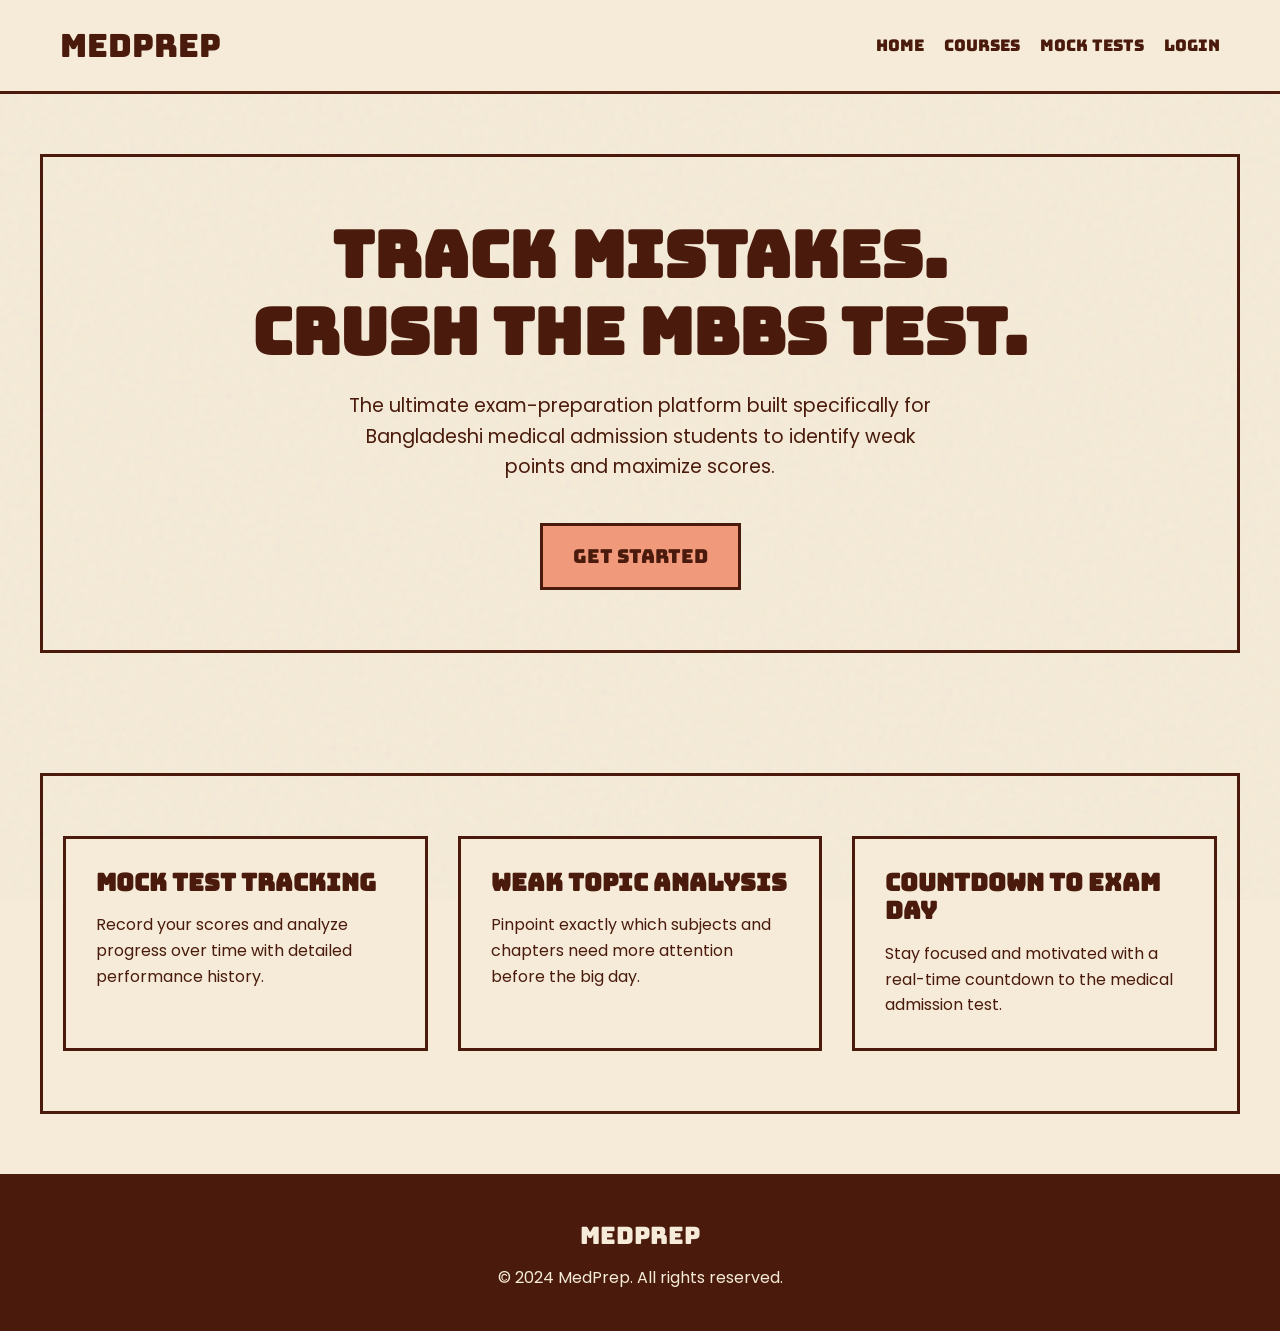
==== index.html @ c695d2b2 "feat: build MedPrep static landing page with retro style Co-authored-by: LungirGittu <332725671+Lung" ====
<!DOCTYPE html>
<html lang="en">
<head>
    <meta charset="UTF-8">
    <meta name="viewport" content="width=device-width, initial-scale=1.0">
    <title>MedPrep - Medical Admission Test Preparation</title>
    <link rel="preconnect" href="https://fonts.googleapis.com">
    <link rel="preconnect" href="https://fonts.gstatic.com" crossorigin>
    <link href="https://fonts.googleapis.com/css2?family=Bungee&family=Poppins:wght@400;500;700&display=swap" rel="stylesheet">
    <link rel="stylesheet" href="style.css">
</head>
<body>
    <div class="noise-overlay"></div>

    <header class="site-header">
        <div class="container header-container">
            <div class="logo">MedPrep</div>
            <nav class="main-nav">
                <ul>
                    <li><a href="#">Home</a></li>
                    <li><a href="#">Courses</a></li>
                    <li><a href="#">Mock Tests</a></li>
                    <li><a href="#" class="nav-login">Login</a></li>
                </ul>
            </nav>
        </div>
    </header>

    <main>
        <section class="hero">
            <div class="container hero-container">
                <div class="hero-content">
                    <h1>Track Mistakes.<br>Crush The MBBS Test.</h1>
                    <p>The ultimate exam-preparation platform built specifically for Bangladeshi medical admission students to identify weak points and maximize scores.</p>
                    <a href="#" class="btn-primary">Get Started</a>
                </div>
            </div>
        </section>

        <section class="features">
            <div class="container">
                <div class="features-grid">
                    <div class="feature-card">
                        <h2>Mock Test Tracking</h2>
                        <p>Record your scores and analyze progress over time with detailed performance history.</p>
                    </div>
                    <div class="feature-card">
                        <h2>Weak Topic Analysis</h2>
                        <p>Pinpoint exactly which subjects and chapters need more attention before the big day.</p>
                    </div>
                    <div class="feature-card">
                        <h2>Countdown to Exam Day</h2>
                        <p>Stay focused and motivated with a real-time countdown to the medical admission test.</p>
                    </div>
                </div>
            </div>
        </section>
    </main>

    <footer class="site-footer">
        <div class="container footer-container">
            <div class="footer-logo">MedPrep</div>
            <p>&copy; 2024 MedPrep. All rights reserved.</p>
        </div>
    </footer>
</body>
</html>
---- style.css ----
:root {
    --bg-color: #F5EBD8;
    --primary-dark: #4A1B0C;
    --accent-color: #F0997B;
    --font-heading: 'Bungee', cursive;
    --font-body: 'Poppins', sans-serif;
    --border-width: 3px;
    --border-style: solid var(--primary-dark);
}

* {
    margin: 0;
    padding: 0;
    box-sizing: border-box;
}

body {
    font-family: var(--font-body);
    background-color: var(--bg-color);
    color: var(--primary-dark);
    line-height: 1.6;
    position: relative;
    min-height: 100vh;
    display: flex;
    flex-direction: column;
}

/* Subtle grain texture overlay */
.noise-overlay {
    position: fixed;
    top: 0;
    left: 0;
    width: 100%;
    height: 100%;
    pointer-events: none;
    z-index: 0;
    opacity: 0.05;
    background-image: url("data:image/svg+xml,%3Csvg viewBox='0 0 200 200' xmlns='http://www.w3.org/2000/svg'%3E%3Cfilter id='noiseFilter'%3E%3CfeTurbulence type='fractalNoise' baseFrequency='0.65' numOctaves='3' stitchTiles='stitch'/%3E%3C/filter%3E%3Crect width='100%25' height='100%25' filter='url(%23noiseFilter)'/%3E%3C/svg%3E");
}

/* Ensure content is above the noise overlay */
.site-header, main, .site-footer {
    position: relative;
    z-index: 1;
}

h1, h2, h3, h4, h5, h6 {
    font-family: var(--font-heading);
    color: var(--primary-dark);
    text-transform: uppercase;
    line-height: 1.2;
}

a {
    text-decoration: none;
    color: var(--primary-dark);
}

.container {
    max-width: 1200px;
    margin: 0 auto;
    padding: 0 20px;
}

/* Header */
.site-header {
    background-color: var(--bg-color);
    border-bottom: var(--border-width) var(--border-style);
    padding: 20px 0;
    position: relative;
    z-index: 10;
}

.header-container {
    display: flex;
    justify-content: space-between;
    align-items: center;
    flex-wrap: wrap;
}

.logo {
    font-family: var(--font-heading);
    font-size: 2rem;
    color: var(--primary-dark);
}

.main-nav ul {
    list-style: none;
    display: flex;
    gap: 20px;
    align-items: center;
    flex-wrap: wrap;
}

.main-nav a {
    font-family: var(--font-heading);
    font-size: 1rem;
    text-transform: uppercase;
    transition: opacity 0.2s;
}

.main-nav a:hover {
    opacity: 0.8;
}

/* Main Content */
main {
    flex-grow: 1;
    display: flex;
    flex-direction: column;
}

/* Hero Section */
.hero {
    padding: 60px 0;
    text-align: center;
    position: relative;
    z-index: 1;
}

/* Let's add border to section containers if requested,
   we can wrap hero content in a container with a border. */
.hero .container {
    border: var(--border-width) var(--border-style);
    /* Transparent background so noise shows through the section container */
    padding: 60px 20px;
}

.hero-content {
    max-width: 800px;
    margin: 0 auto;
}

.hero h1 {
    font-size: clamp(2.5rem, 5vw, 4rem);
    margin-bottom: 20px;
}

.hero p {
    font-size: 1.2rem;
    margin-bottom: 40px;
    max-width: 600px;
    margin-left: auto;
    margin-right: auto;
}

.btn-primary {
    display: inline-block;
    background-color: var(--accent-color);
    color: var(--primary-dark);
    font-family: var(--font-heading);
    font-size: 1.2rem;
    padding: 15px 30px;
    border: var(--border-width) var(--border-style);
    text-transform: uppercase;
    transition: transform 0.2s, background-color 0.2s;
    cursor: pointer;
}

.btn-primary:hover {
    transform: translateY(-2px);
    background-color: #e58a6d;
}

.btn-primary:active {
    transform: translateY(2px);
}

/* Features Section */
.features {
    padding: 60px 0;
    position: relative;
    z-index: 1;
}

.features .container {
    border: var(--border-width) var(--border-style);
    /* Transparent background so noise shows through the section container */
    padding: 60px 20px;
}

.features-grid {
    display: flex;
    gap: 30px;
    justify-content: space-between;
}

.feature-card {
    flex: 1;
    background-color: var(--bg-color);
    border: var(--border-width) var(--border-style);
    padding: 30px;
    display: flex;
    flex-direction: column;
    gap: 15px;
}

.feature-card h2 {
    font-size: 1.5rem;
}

.feature-card p {
    font-size: 1rem;
}

/* Footer */
.site-footer {
    background-color: var(--primary-dark);
    color: var(--bg-color);
    padding: 40px 0;
    text-align: center;
    border-top: var(--border-width) var(--border-style);
    position: relative;
    z-index: 10;
}

.footer-container {
    display: flex;
    flex-direction: column;
    align-items: center;
    gap: 10px;
}

.footer-logo {
    font-family: var(--font-heading);
    font-size: 1.5rem;
    color: var(--bg-color);
}

/* Mobile Responsiveness */
@media (max-width: 768px) {
    .header-container {
        flex-direction: column;
        gap: 20px;
    }

    .main-nav ul {
        justify-content: center;
    }

    .features-grid {
        flex-direction: column;
    }

    .hero h1 {
        font-size: 2.5rem;
    }

    .feature-card {
        margin-bottom: 20px;
    }
}
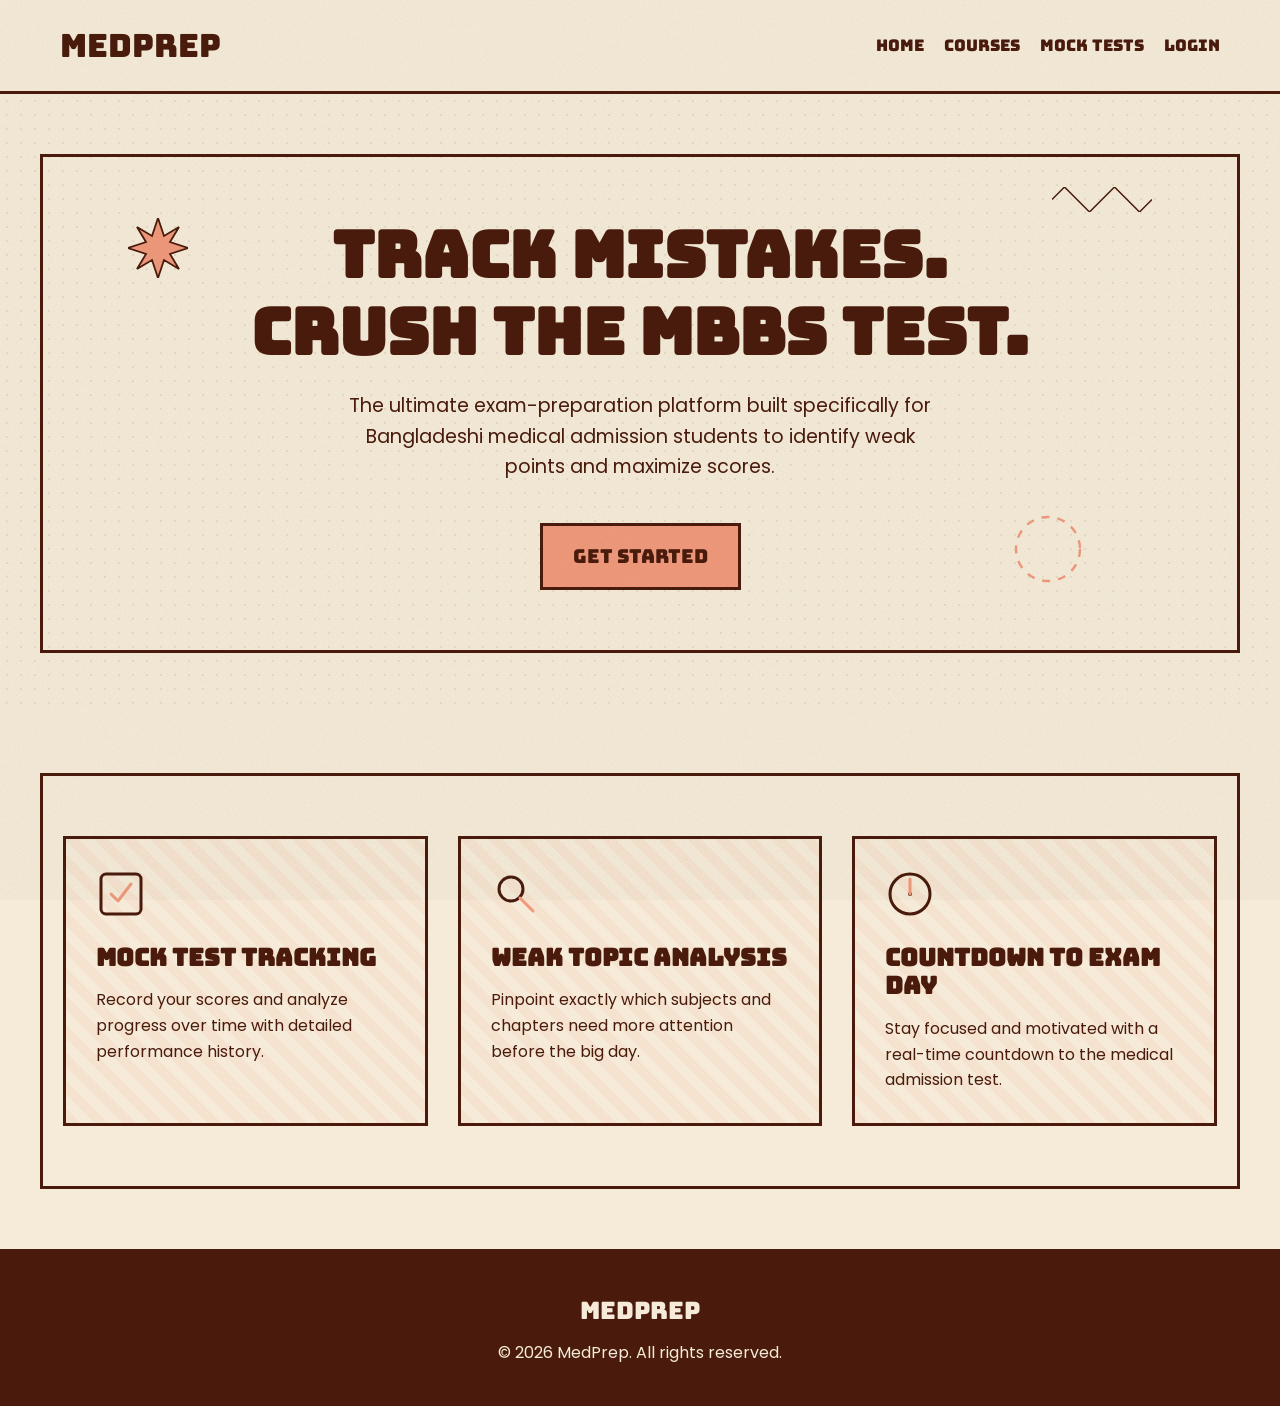
==== commit b54045d8: "Update MedPrep site with retro UI features - Implement custom SVG feTurbulence noise overlay - Add h" ====
--- a/index.html
+++ b/index.html
@@ -10,7 +10,12 @@
     <link rel="stylesheet" href="style.css">
 </head>
 <body>
-    <div class="noise-overlay"></div>
+    <svg class="noise-overlay" xmlns="http://www.w3.org/2000/svg">
+        <filter id="noiseFilter">
+            <feTurbulence type="fractalNoise" baseFrequency="0.8" numOctaves="3" stitchTiles="stitch"/>
+        </filter>
+        <rect width="100%" height="100%" filter="url(#noiseFilter)"/>
+    </svg>
 
     <header class="site-header">
         <div class="container header-container">
@@ -28,9 +33,30 @@
 
     <main>
         <section class="hero">
+            <div class="hero-shapes">
+                <!-- Rotating 8-point star -->
+                <svg class="shape-star" viewBox="0 0 100 100" xmlns="http://www.w3.org/2000/svg">
+                    <path d="M 50 0 L 60 30 L 85 15 L 70 40 L 100 50 L 70 60 L 85 85 L 60 70 L 50 100 L 40 70 L 15 85 L 30 60 L 0 50 L 30 40 L 15 15 L 40 30 Z" fill="#F0997B" stroke="#4A1B0C" stroke-width="3" />
+                </svg>
+                <!-- Bobbing circle -->
+                <svg class="shape-circle" viewBox="0 0 100 100" xmlns="http://www.w3.org/2000/svg">
+                    <circle cx="50" cy="50" r="40" fill="none" stroke="#F0997B" stroke-width="3" stroke-dasharray="10 10" />
+                </svg>
+                <!-- Zigzag line -->
+                <svg class="shape-zigzag" viewBox="0 0 200 50" xmlns="http://www.w3.org/2000/svg">
+                    <polyline points="0,25 25,0 75,50 125,0 175,50 200,25" fill="none" stroke="#4A1B0C" stroke-width="3" />
+                </svg>
+            </div>
             <div class="container hero-container">
                 <div class="hero-content">
-                    <h1>Track Mistakes.<br>Crush The MBBS Test.</h1>
+                    <h1>
+                        <span class="word" style="--i:0">Track</span>
+                        <span class="word" style="--i:1">Mistakes.</span><br>
+                        <span class="word" style="--i:2">Crush</span>
+                        <span class="word" style="--i:3">The</span>
+                        <span class="word" style="--i:4">MBBS</span>
+                        <span class="word" style="--i:5">Test.</span>
+                    </h1>
                     <p>The ultimate exam-preparation platform built specifically for Bangladeshi medical admission students to identify weak points and maximize scores.</p>
                     <a href="#" class="btn-primary">Get Started</a>
                 </div>
@@ -41,14 +67,29 @@
             <div class="container">
                 <div class="features-grid">
                     <div class="feature-card">
+                        <svg class="feature-icon icon-checklist" viewBox="0 0 50 50" xmlns="http://www.w3.org/2000/svg">
+                            <rect x="5" y="5" width="40" height="40" rx="5" fill="none" stroke="#4A1B0C" stroke-width="3"/>
+                            <path class="tick" d="M15 25 L22 32 L35 15" fill="none" stroke="#F0997B" stroke-width="3" stroke-linecap="round" stroke-linejoin="round"/>
+                        </svg>
                         <h2>Mock Test Tracking</h2>
                         <p>Record your scores and analyze progress over time with detailed performance history.</p>
                     </div>
                     <div class="feature-card">
+                        <svg class="feature-icon icon-magnifier" viewBox="0 0 50 50" xmlns="http://www.w3.org/2000/svg">
+                            <g class="glass-group">
+                                <circle cx="20" cy="20" r="12" fill="none" stroke="#4A1B0C" stroke-width="3"/>
+                                <line x1="29" y1="29" x2="42" y2="42" stroke="#F0997B" stroke-width="3" stroke-linecap="round"/>
+                            </g>
+                        </svg>
                         <h2>Weak Topic Analysis</h2>
                         <p>Pinpoint exactly which subjects and chapters need more attention before the big day.</p>
                     </div>
                     <div class="feature-card">
+                        <svg class="feature-icon icon-clock" viewBox="0 0 50 50" xmlns="http://www.w3.org/2000/svg">
+                            <circle cx="25" cy="25" r="20" fill="none" stroke="#4A1B0C" stroke-width="3"/>
+                            <circle cx="25" cy="25" r="2" fill="#4A1B0C"/>
+                            <line class="hand" x1="25" y1="25" x2="25" y2="10" stroke="#F0997B" stroke-width="3" stroke-linecap="round"/>
+                        </svg>
                         <h2>Countdown to Exam Day</h2>
                         <p>Stay focused and motivated with a real-time countdown to the medical admission test.</p>
                     </div>
@@ -60,8 +101,10 @@
     <footer class="site-footer">
         <div class="container footer-container">
             <div class="footer-logo">MedPrep</div>
-            <p>&copy; 2024 MedPrep. All rights reserved.</p>
+            <p>&copy; 2026 MedPrep. All rights reserved.</p>
         </div>
     </footer>
+
+    <script src="script.js"></script>
 </body>
 </html>
--- a/style.css
+++ b/style.css
@@ -30,12 +30,12 @@
     position: fixed;
     top: 0;
     left: 0;
-    width: 100%;
-    height: 100%;
+    width: 100vw;
+    height: 100vh;
     pointer-events: none;
-    z-index: 0;
-    opacity: 0.05;
-    background-image: url("data:image/svg+xml,%3Csvg viewBox='0 0 200 200' xmlns='http://www.w3.org/2000/svg'%3E%3Cfilter id='noiseFilter'%3E%3CfeTurbulence type='fractalNoise' baseFrequency='0.65' numOctaves='3' stitchTiles='stitch'/%3E%3C/filter%3E%3Crect width='100%25' height='100%25' filter='url(%23noiseFilter)'/%3E%3C/svg%3E");
+    z-index: 9999;
+    opacity: 0.14;
+    mix-blend-mode: multiply;
 }
 
 /* Ensure content is above the noise overlay */
@@ -96,11 +96,32 @@
     font-family: var(--font-heading);
     font-size: 1rem;
     text-transform: uppercase;
-    transition: opacity 0.2s;
-}
-
-.main-nav a:hover {
-    opacity: 0.8;
+    position: relative;
+    display: inline-block;
+    transition: transform 0.2s;
+}
+
+@media (prefers-reduced-motion: no-preference) {
+    .main-nav a::after {
+        content: '';
+        position: absolute;
+        bottom: -3px;
+        left: 0;
+        width: 100%;
+        height: 3px;
+        background-color: var(--accent-color);
+        transform: scaleX(0);
+        transform-origin: left;
+        transition: transform 0.2s;
+    }
+
+    .main-nav a:hover {
+        transform: translateY(-3px);
+    }
+
+    .main-nav a:hover::after {
+        transform: scaleX(1);
+    }
 }
 
 /* Main Content */
@@ -116,6 +137,73 @@
     text-align: center;
     position: relative;
     z-index: 1;
+    background-image: radial-gradient(rgba(74, 27, 12, 0.08) 15%, transparent 15%);
+    background-size: 14px 14px;
+}
+
+/* Hero Shapes */
+.hero-shapes {
+    position: absolute;
+    top: 0;
+    left: 0;
+    width: 100%;
+    height: 100%;
+    pointer-events: none;
+    z-index: 0;
+    overflow: hidden;
+}
+
+.shape-star {
+    position: absolute;
+    top: 20%;
+    left: 10%;
+    width: 60px;
+    height: 60px;
+}
+
+.shape-circle {
+    position: absolute;
+    bottom: 20%;
+    right: 15%;
+    width: 80px;
+    height: 80px;
+}
+
+.shape-zigzag {
+    position: absolute;
+    top: 15%;
+    right: 10%;
+    width: 100px;
+    height: 25px;
+}
+
+@media (prefers-reduced-motion: no-preference) {
+    .shape-star {
+        animation: spin 20s linear infinite;
+    }
+
+    .shape-circle {
+        animation: bob 4s ease-in-out infinite;
+    }
+
+    .shape-zigzag polyline {
+        stroke-dasharray: 300;
+        stroke-dashoffset: 300;
+        animation: drawZigzag 3s linear forwards;
+    }
+
+    @keyframes spin {
+        100% { transform: rotate(360deg); }
+    }
+
+    @keyframes bob {
+        0%, 100% { transform: translateY(0); }
+        50% { transform: translateY(-20px); }
+    }
+
+    @keyframes drawZigzag {
+        to { stroke-dashoffset: 0; }
+    }
 }
 
 /* Let's add border to section containers if requested,
@@ -124,6 +212,8 @@
     border: var(--border-width) var(--border-style);
     /* Transparent background so noise shows through the section container */
     padding: 60px 20px;
+    position: relative;
+    z-index: 1;
 }
 
 .hero-content {
@@ -134,6 +224,27 @@
 .hero h1 {
     font-size: clamp(2.5rem, 5vw, 4rem);
     margin-bottom: 20px;
+    display: inline-block;
+}
+
+.hero h1 .word {
+    display: inline-block;
+}
+
+@media (prefers-reduced-motion: no-preference) {
+    .hero h1 .word {
+        opacity: 0;
+        transform: translateY(20px);
+        animation: fadeInUp 0.5s ease-out forwards;
+        animation-delay: calc(var(--i) * 80ms);
+    }
+
+    @keyframes fadeInUp {
+        to {
+            opacity: 1;
+            transform: translateY(0);
+        }
+    }
 }
 
 .hero p {
@@ -157,13 +268,21 @@
     cursor: pointer;
 }
 
-.btn-primary:hover {
-    transform: translateY(-2px);
-    background-color: #e58a6d;
-}
-
-.btn-primary:active {
-    transform: translateY(2px);
+@media (prefers-reduced-motion: no-preference) {
+    .btn-primary {
+        transition: transform 0.2s, background-color 0.2s, box-shadow 0.2s;
+    }
+
+    .btn-primary:hover {
+        transform: translate(-4px, -4px);
+        box-shadow: 4px 4px 0 var(--primary-dark);
+        background-color: var(--accent-color);
+    }
+
+    .btn-primary:active {
+        transform: translate(0, 0);
+        box-shadow: 0 0 0 var(--primary-dark);
+    }
 }
 
 /* Features Section */
@@ -188,11 +307,60 @@
 .feature-card {
     flex: 1;
     background-color: var(--bg-color);
+    background-image: repeating-linear-gradient(45deg, rgba(240, 153, 123, 0.1) 0px, rgba(240, 153, 123, 0.1) 10px, transparent 10px, transparent 20px);
     border: var(--border-width) var(--border-style);
     padding: 30px;
     display: flex;
     flex-direction: column;
     gap: 15px;
+}
+
+.feature-icon {
+    width: 50px;
+    height: 50px;
+    margin-bottom: 10px;
+}
+
+@media (prefers-reduced-motion: no-preference) {
+    .icon-checklist .tick {
+        stroke-dasharray: 40;
+        stroke-dashoffset: 40;
+        animation: drawTick 1s ease-out forwards;
+        animation-delay: 0.5s;
+    }
+
+    @keyframes drawTick {
+        to { stroke-dashoffset: 0; }
+    }
+
+    .icon-magnifier .glass-group {
+        animation: scanGlass 3s ease-in-out infinite alternate;
+    }
+
+    @keyframes scanGlass {
+        0% { transform: translateX(-5px); }
+        100% { transform: translateX(5px); }
+    }
+
+    .icon-clock .hand {
+        transform-origin: 25px 25px;
+        animation: tickTock 12s linear infinite;
+    }
+
+    @keyframes tickTock {
+        100% { transform: rotate(360deg); }
+    }
+
+    .scroll-reveal {
+        opacity: 0;
+        transform: translateY(30px);
+        transition: opacity 0.6s ease-out, transform 0.6s ease-out;
+    }
+
+    .scroll-reveal.visible {
+        opacity: 1;
+        transform: translateY(0);
+    }
 }
 
 .feature-card h2 {
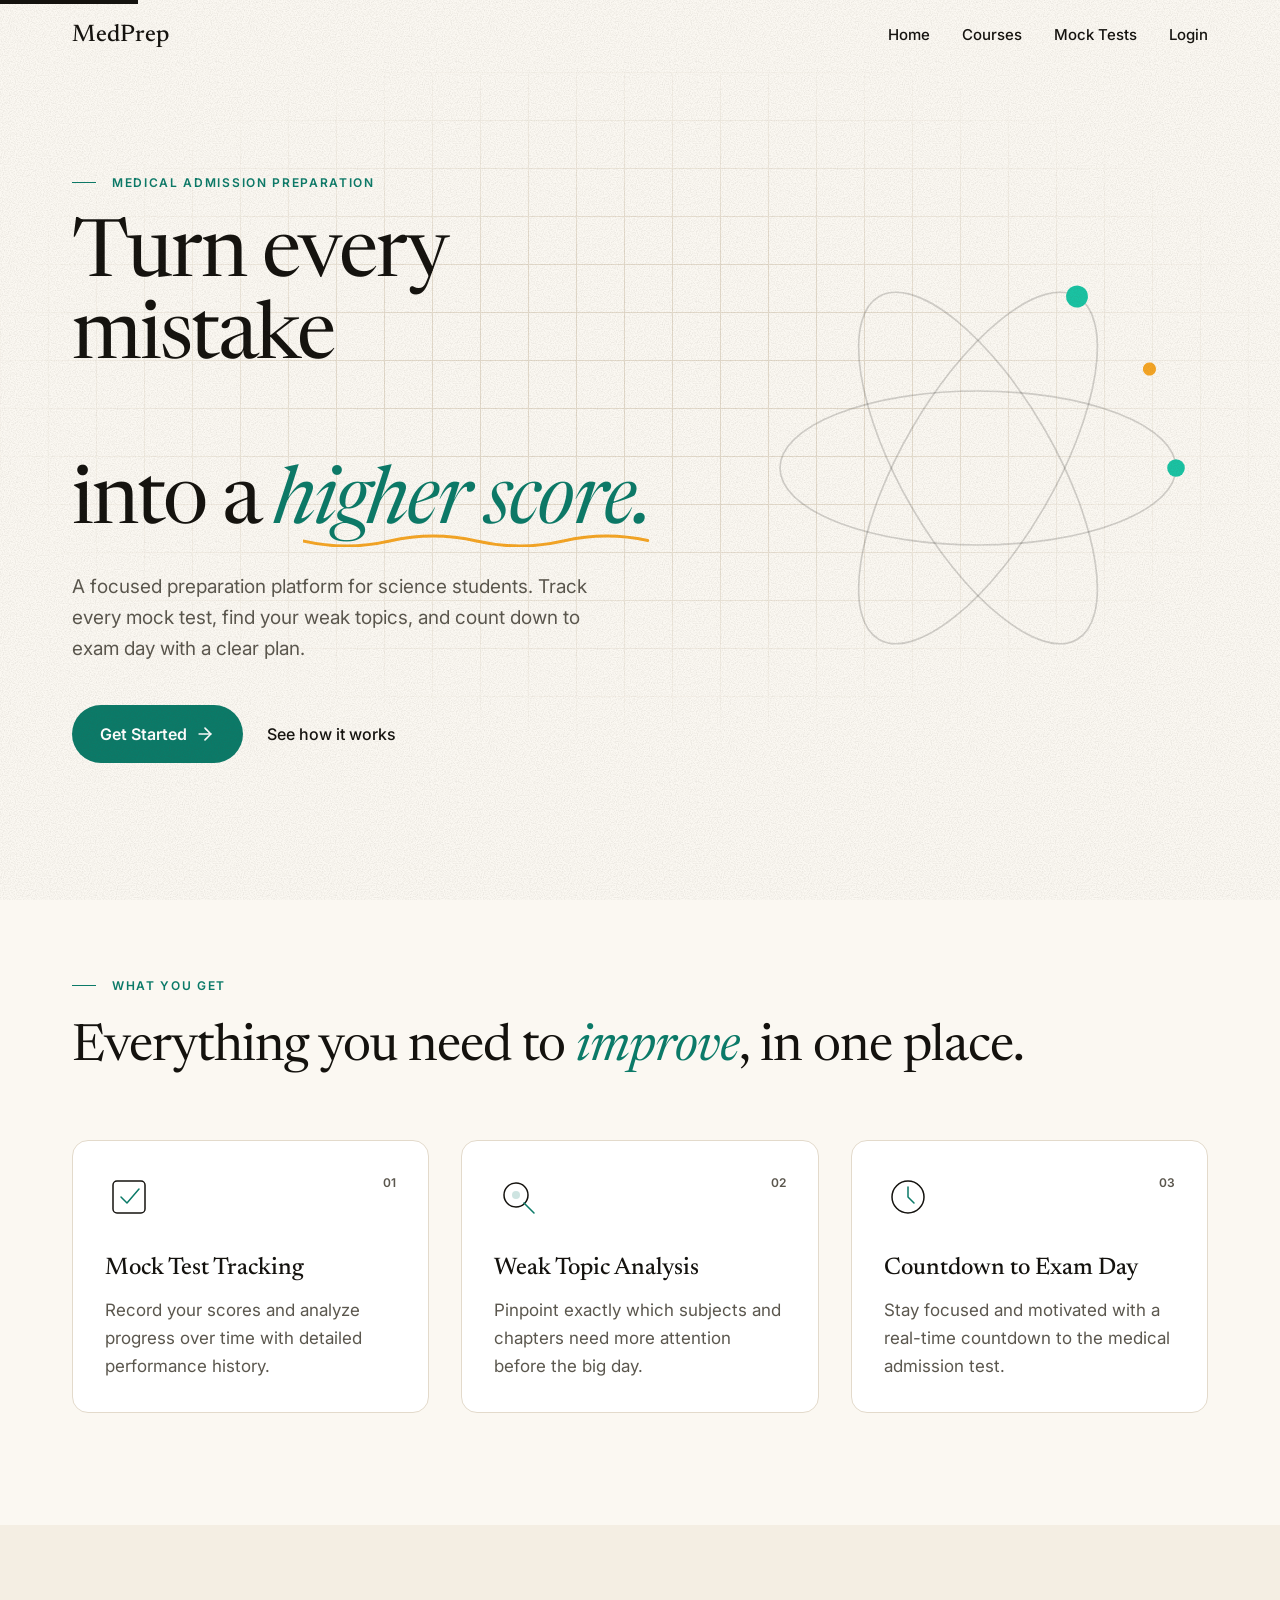
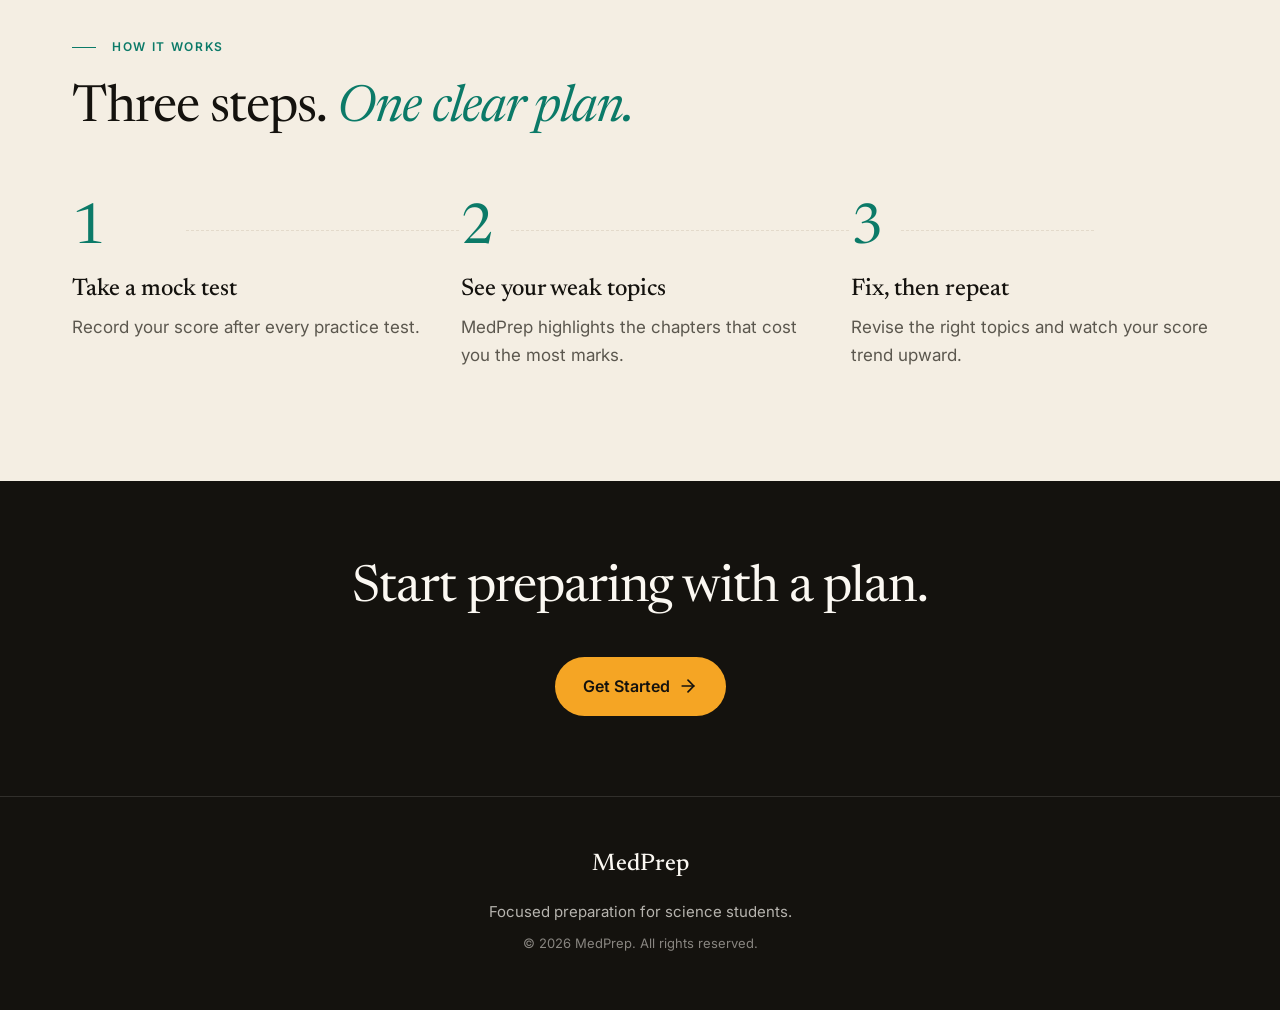
==== commit eb88a262: "feat: redesign homepage to premium editorial theme Co-authored-by: LungirGittu <332725671+LungirGitt" ====
--- a/index.html
+++ b/index.html
@@ -1,110 +1,217 @@
 <!DOCTYPE html>
 <html lang="en">
 <head>
-    <meta charset="UTF-8">
-    <meta name="viewport" content="width=device-width, initial-scale=1.0">
-    <title>MedPrep - Medical Admission Test Preparation</title>
-    <link rel="preconnect" href="https://fonts.googleapis.com">
-    <link rel="preconnect" href="https://fonts.gstatic.com" crossorigin>
-    <link href="https://fonts.googleapis.com/css2?family=Bungee&family=Poppins:wght@400;500;700&display=swap" rel="stylesheet">
-    <link rel="stylesheet" href="style.css">
+  <meta charset="UTF-8">
+  <meta name="viewport" content="width=device-width, initial-scale=1.0">
+  <meta name="theme-color" content="#FBF8F2">
+  <title>MedPrep - Focused preparation for science students</title>
+
+  <!-- Preconnect to Google Fonts -->
+  <link rel="preconnect" href="https://fonts.googleapis.com">
+  <link rel="preconnect" href="https://fonts.gstatic.com" crossorigin>
+  <link href="https://fonts.googleapis.com/css2?family=Inter:wght@400;500;600&family=Newsreader:ital,opsz,wght@0,6..72,400;0,6..72,500;1,6..72,400;1,6..72,500&display=swap" rel="stylesheet">
+
+  <link rel="stylesheet" href="style.css">
 </head>
 <body>
-    <svg class="noise-overlay" xmlns="http://www.w3.org/2000/svg">
-        <filter id="noiseFilter">
-            <feTurbulence type="fractalNoise" baseFrequency="0.8" numOctaves="3" stitchTiles="stitch"/>
-        </filter>
-        <rect width="100%" height="100%" filter="url(#noiseFilter)"/>
-    </svg>
-
-    <header class="site-header">
-        <div class="container header-container">
-            <div class="logo">MedPrep</div>
-            <nav class="main-nav">
-                <ul>
-                    <li><a href="#">Home</a></li>
-                    <li><a href="#">Courses</a></li>
-                    <li><a href="#">Mock Tests</a></li>
-                    <li><a href="#" class="nav-login">Login</a></li>
-                </ul>
-            </nav>
-        </div>
-    </header>
-
-    <main>
-        <section class="hero">
-            <div class="hero-shapes">
-                <!-- Rotating 8-point star -->
-                <svg class="shape-star" viewBox="0 0 100 100" xmlns="http://www.w3.org/2000/svg">
-                    <path d="M 50 0 L 60 30 L 85 15 L 70 40 L 100 50 L 70 60 L 85 85 L 60 70 L 50 100 L 40 70 L 15 85 L 30 60 L 0 50 L 30 40 L 15 15 L 40 30 Z" fill="#F0997B" stroke="#4A1B0C" stroke-width="3" />
+  <!-- Skip to content -->
+  <a href="#main-content" class="skip-link">Skip to content</a>
+
+  <!-- Header -->
+  <header id="main-header">
+    <div class="container header-inner">
+      <div class="wordmark">MedPrep</div>
+
+      <!-- Mobile menu toggle -->
+      <button class="menu-toggle" aria-expanded="false" aria-controls="main-nav" aria-label="Toggle menu">
+        <svg xmlns="http://www.w3.org/2000/svg" width="24" height="24" viewBox="0 0 24 24" fill="none" stroke="currentColor" stroke-width="2" stroke-linecap="round" stroke-linejoin="round">
+          <line x1="3" y1="12" x2="21" y2="12"></line>
+          <line x1="3" y1="6" x2="21" y2="6"></line>
+          <line x1="3" y1="18" x2="21" y2="18"></line>
+        </svg>
+      </button>
+
+      <!-- Navigation -->
+      <nav id="main-nav" aria-label="Main Navigation">
+        <ul class="nav-links">
+          <li><a href="#">Home</a></li>
+          <li><a href="#">Courses</a></li>
+          <li><a href="#">Mock Tests</a></li>
+          <li><a href="#">Login</a></li>
+        </ul>
+      </nav>
+    </div>
+  </header>
+
+  <!-- Main Content -->
+  <main id="main-content">
+
+    <!-- Hero Section -->
+    <section class="hero" aria-labelledby="hero-heading">
+      <div class="hero-bg" aria-hidden="true"></div>
+      <div class="container hero-grid">
+
+        <!-- Hero Text Column -->
+        <div class="hero-content">
+          <div class="eyebrow hero-fade">Medical admission preparation</div>
+          <h1 id="hero-heading">
+            <span class="h1-line-wrapper"><span class="h1-line">Turn every mistake</span></span><br>
+            <span class="h1-line-wrapper">
+              <span class="h1-line" style="position: relative;">
+                into a <em>higher score.</em>
+                <!-- Wavy underline -->
+                <svg class="wavy-underline" xmlns="http://www.w3.org/2000/svg" viewBox="0 0 400 20" preserveAspectRatio="none" aria-hidden="true" height="20">
+                  <path class="wavy-path" d="M0 10 Q 50 20, 100 10 T 200 10 T 300 10 T 400 10" fill="none" stroke="var(--highlight)" stroke-width="3" stroke-linecap="round" />
                 </svg>
-                <!-- Bobbing circle -->
-                <svg class="shape-circle" viewBox="0 0 100 100" xmlns="http://www.w3.org/2000/svg">
-                    <circle cx="50" cy="50" r="40" fill="none" stroke="#F0997B" stroke-width="3" stroke-dasharray="10 10" />
-                </svg>
-                <!-- Zigzag line -->
-                <svg class="shape-zigzag" viewBox="0 0 200 50" xmlns="http://www.w3.org/2000/svg">
-                    <polyline points="0,25 25,0 75,50 125,0 175,50 200,25" fill="none" stroke="#4A1B0C" stroke-width="3" />
-                </svg>
+              </span>
+            </span>
+          </h1>
+          <p class="hero-subline hero-fade">
+            A focused preparation platform for science students. Track every mock test, find your weak topics, and count down to exam day with a clear plan.
+          </p>
+          <div class="hero-actions hero-fade">
+            <a href="#" class="btn btn-primary">
+              Get Started
+              <svg xmlns="http://www.w3.org/2000/svg" width="20" height="20" viewBox="0 0 24 24" fill="none" stroke="currentColor" stroke-width="2" stroke-linecap="round" stroke-linejoin="round" aria-hidden="true">
+                <line x1="5" y1="12" x2="19" y2="12"></line>
+                <polyline points="12 5 19 12 12 19"></polyline>
+              </svg>
+            </a>
+            <a href="#how-it-works" class="link-quiet">See how it works</a>
+          </div>
+        </div>
+
+        <!-- Hero Graphic Column -->
+        <div class="orbit-wrapper" aria-hidden="true">
+          <svg class="orbit-svg" viewBox="0 0 400 400" xmlns="http://www.w3.org/2000/svg">
+            <!-- Ellipses -->
+            <ellipse cx="200" cy="200" rx="180" ry="70" fill="none" stroke="var(--ink)" stroke-width="1.5" stroke-opacity="0.18" />
+            <ellipse cx="200" cy="200" rx="180" ry="70" fill="none" stroke="var(--ink)" stroke-width="1.5" stroke-opacity="0.18" transform="rotate(60 200 200)" />
+            <ellipse cx="200" cy="200" rx="180" ry="70" fill="none" stroke="var(--ink)" stroke-width="1.5" stroke-opacity="0.18" transform="rotate(120 200 200)" />
+            <!-- Dots -->
+            <!-- Orbit 1 dot -->
+            <circle cx="380" cy="200" r="8" fill="var(--accent-bright)" />
+            <!-- Orbit 2 dot -->
+            <circle cx="200" cy="20" r="6" fill="var(--highlight)" transform="rotate(60 200 200)" />
+            <!-- Orbit 3 dot -->
+            <circle cx="20" cy="200" r="10" fill="var(--accent-bright)" transform="rotate(120 200 200)" />
+          </svg>
+        </div>
+
+      </div>
+    </section>
+
+    <!-- Features Section -->
+    <section class="features" aria-labelledby="features-heading">
+      <div class="container">
+        <div class="features-header reveal" style="--d: 0">
+          <div class="eyebrow">What you get</div>
+          <h2 id="features-heading">Everything you need to <em>improve</em>, in one place.</h2>
+        </div>
+
+        <div class="features-grid">
+          <!-- Feature 1 -->
+          <div class="feature-card reveal" style="--d: 1">
+            <div class="feature-number">01</div>
+            <svg class="feature-icon" viewBox="0 0 48 48" fill="none" xmlns="http://www.w3.org/2000/svg" aria-hidden="true">
+              <!-- Checklist box with tick -->
+              <rect x="8" y="8" width="32" height="32" rx="4" stroke="var(--ink)" stroke-width="1.5" />
+              <path class="tick-path" d="M16 24 L22 30 L34 16" stroke="var(--accent)" stroke-width="1.5" stroke-linecap="round" stroke-linejoin="round" stroke-dasharray="40" stroke-dashoffset="40" />
+            </svg>
+            <h3>Mock Test Tracking</h3>
+            <p>Record your scores and analyze progress over time with detailed performance history.</p>
+          </div>
+
+          <!-- Feature 2 -->
+          <div class="feature-card reveal" style="--d: 2">
+            <div class="feature-number">02</div>
+            <svg class="feature-icon magnifier-glass" viewBox="0 0 48 48" fill="none" xmlns="http://www.w3.org/2000/svg" aria-hidden="true">
+              <!-- Magnifying glass -->
+              <circle cx="22" cy="22" r="12" stroke="var(--ink)" stroke-width="1.5" />
+              <line x1="30" y1="30" x2="40" y2="40" stroke="var(--accent)" stroke-width="1.5" stroke-linecap="round" />
+              <circle cx="22" cy="22" r="4" fill="var(--accent)" opacity="0.2" />
+            </svg>
+            <h3>Weak Topic Analysis</h3>
+            <p>Pinpoint exactly which subjects and chapters need more attention before the big day.</p>
+          </div>
+
+          <!-- Feature 3 -->
+          <div class="feature-card reveal" style="--d: 3">
+            <div class="feature-number">03</div>
+            <svg class="feature-icon" viewBox="0 0 48 48" fill="none" xmlns="http://www.w3.org/2000/svg" aria-hidden="true">
+              <!-- Clock -->
+              <circle cx="24" cy="24" r="16" stroke="var(--ink)" stroke-width="1.5" />
+              <path class="clock-hand" d="M24 14 V24 L30 30" stroke="var(--accent)" stroke-width="1.5" stroke-linecap="round" stroke-linejoin="round" />
+            </svg>
+            <h3>Countdown to Exam Day</h3>
+            <p>Stay focused and motivated with a real-time countdown to the medical admission test.</p>
+          </div>
+        </div>
+      </div>
+    </section>
+
+    <!-- How it works Section -->
+    <section id="how-it-works" class="how-it-works" aria-labelledby="how-it-works-heading">
+      <div class="container">
+        <div class="reveal" style="--d: 0">
+          <div class="eyebrow">How it works</div>
+          <h2 id="how-it-works-heading">Three steps. <em>One clear plan.</em></h2>
+        </div>
+
+        <div class="steps-container">
+          <div class="steps-line" aria-hidden="true"></div>
+          <div class="steps-grid">
+
+            <!-- Step 1 -->
+            <div class="step reveal" style="--d: 1">
+              <div class="step-number">1</div>
+              <h3>Take a mock test</h3>
+              <p>Record your score after every practice test.</p>
             </div>
-            <div class="container hero-container">
-                <div class="hero-content">
-                    <h1>
-                        <span class="word" style="--i:0">Track</span>
-                        <span class="word" style="--i:1">Mistakes.</span><br>
-                        <span class="word" style="--i:2">Crush</span>
-                        <span class="word" style="--i:3">The</span>
-                        <span class="word" style="--i:4">MBBS</span>
-                        <span class="word" style="--i:5">Test.</span>
-                    </h1>
-                    <p>The ultimate exam-preparation platform built specifically for Bangladeshi medical admission students to identify weak points and maximize scores.</p>
-                    <a href="#" class="btn-primary">Get Started</a>
-                </div>
+
+            <!-- Step 2 -->
+            <div class="step reveal" style="--d: 2">
+              <div class="step-number">2</div>
+              <h3>See your weak topics</h3>
+              <p>MedPrep highlights the chapters that cost you the most marks.</p>
             </div>
-        </section>
-
-        <section class="features">
-            <div class="container">
-                <div class="features-grid">
-                    <div class="feature-card">
-                        <svg class="feature-icon icon-checklist" viewBox="0 0 50 50" xmlns="http://www.w3.org/2000/svg">
-                            <rect x="5" y="5" width="40" height="40" rx="5" fill="none" stroke="#4A1B0C" stroke-width="3"/>
-                            <path class="tick" d="M15 25 L22 32 L35 15" fill="none" stroke="#F0997B" stroke-width="3" stroke-linecap="round" stroke-linejoin="round"/>
-                        </svg>
-                        <h2>Mock Test Tracking</h2>
-                        <p>Record your scores and analyze progress over time with detailed performance history.</p>
-                    </div>
-                    <div class="feature-card">
-                        <svg class="feature-icon icon-magnifier" viewBox="0 0 50 50" xmlns="http://www.w3.org/2000/svg">
-                            <g class="glass-group">
-                                <circle cx="20" cy="20" r="12" fill="none" stroke="#4A1B0C" stroke-width="3"/>
-                                <line x1="29" y1="29" x2="42" y2="42" stroke="#F0997B" stroke-width="3" stroke-linecap="round"/>
-                            </g>
-                        </svg>
-                        <h2>Weak Topic Analysis</h2>
-                        <p>Pinpoint exactly which subjects and chapters need more attention before the big day.</p>
-                    </div>
-                    <div class="feature-card">
-                        <svg class="feature-icon icon-clock" viewBox="0 0 50 50" xmlns="http://www.w3.org/2000/svg">
-                            <circle cx="25" cy="25" r="20" fill="none" stroke="#4A1B0C" stroke-width="3"/>
-                            <circle cx="25" cy="25" r="2" fill="#4A1B0C"/>
-                            <line class="hand" x1="25" y1="25" x2="25" y2="10" stroke="#F0997B" stroke-width="3" stroke-linecap="round"/>
-                        </svg>
-                        <h2>Countdown to Exam Day</h2>
-                        <p>Stay focused and motivated with a real-time countdown to the medical admission test.</p>
-                    </div>
-                </div>
+
+            <!-- Step 3 -->
+            <div class="step reveal" style="--d: 3">
+              <div class="step-number">3</div>
+              <h3>Fix, then repeat</h3>
+              <p>Revise the right topics and watch your score trend upward.</p>
             </div>
-        </section>
-    </main>
-
-    <footer class="site-footer">
-        <div class="container footer-container">
-            <div class="footer-logo">MedPrep</div>
-            <p>&copy; 2026 MedPrep. All rights reserved.</p>
-        </div>
-    </footer>
-
-    <script src="script.js"></script>
+
+          </div>
+        </div>
+      </div>
+    </section>
+
+    <!-- CTA Band -->
+    <section class="cta-band" aria-labelledby="cta-heading">
+      <div class="container reveal">
+        <h2 id="cta-heading">Start preparing with a plan.</h2>
+        <a href="#" class="btn btn-highlight">
+          Get Started
+          <svg xmlns="http://www.w3.org/2000/svg" width="20" height="20" viewBox="0 0 24 24" fill="none" stroke="currentColor" stroke-width="2" stroke-linecap="round" stroke-linejoin="round" aria-hidden="true">
+            <line x1="5" y1="12" x2="19" y2="12"></line>
+            <polyline points="12 5 19 12 12 19"></polyline>
+          </svg>
+        </a>
+      </div>
+    </section>
+  </main>
+
+  <!-- Footer -->
+  <footer>
+    <div class="container">
+      <div class="wordmark">MedPrep</div>
+      <p>Focused preparation for science students.</p>
+      <p class="copyright">© 2026 MedPrep. All rights reserved.</p>
+    </div>
+  </footer>
+
+  <script src="script.js"></script>
 </body>
-</html>+</html>
--- a/style.css
+++ b/style.css
@@ -1,420 +1,700 @@
+/*
+  DESIGN TOKENS
+  --ivory: #FBF8F2 (page background)
+  --paper: #F4EEE3 (alternate section background)
+  --ink: #14120E (main text, dark sections)
+  --muted: #5B574E (body text)
+  --line: #E3DACB (hairlines, borders)
+  --accent: #0B7A68 (buttons, links, italic headline words)
+  --accent-dark: #095F51 (button hover)
+  --accent-bright: #19C3A3 (decorative shapes only, never text)
+  --highlight: #F5A524 (amber: underline stroke, small accents, button on dark background)
+  --white: #FFFFFF (card backgrounds)
+*/
+
 :root {
-    --bg-color: #F5EBD8;
-    --primary-dark: #4A1B0C;
-    --accent-color: #F0997B;
-    --font-heading: 'Bungee', cursive;
-    --font-body: 'Poppins', sans-serif;
-    --border-width: 3px;
-    --border-style: solid var(--primary-dark);
-}
-
-* {
-    margin: 0;
-    padding: 0;
-    box-sizing: border-box;
+  --ivory: #FBF8F2;
+  --paper: #F4EEE3;
+  --ink: #14120E;
+  --muted: #5B574E;
+  --line: #E3DACB;
+  --accent: #0B7A68;
+  --accent-dark: #095F51;
+  --accent-bright: #19C3A3;
+  --highlight: #F5A524;
+  --white: #FFFFFF;
+}
+
+/* RESETS */
+*, *::before, *::after {
+  box-sizing: border-box;
+}
+
+html {
+  scroll-behavior: smooth;
+}
+
+body, h1, h2, h3, h4, p, ul, li, figure, figcaption, blockquote, dl, dd {
+  margin: 0;
+  padding: 0;
 }
 
 body {
-    font-family: var(--font-body);
-    background-color: var(--bg-color);
-    color: var(--primary-dark);
-    line-height: 1.6;
-    position: relative;
-    min-height: 100vh;
-    display: flex;
-    flex-direction: column;
-}
-
-/* Subtle grain texture overlay */
-.noise-overlay {
+  font-family: 'Inter', system-ui, sans-serif;
+  font-size: 17px;
+  line-height: 1.65;
+  color: var(--muted);
+  background-color: var(--ivory);
+  position: relative;
+  overflow-x: hidden;
+  -webkit-font-smoothing: antialiased;
+  -moz-osx-font-smoothing: grayscale;
+}
+
+/* PAPER GRAIN */
+body::before {
+  content: "";
+  position: fixed;
+  inset: 0;
+  pointer-events: none;
+  z-index: 100;
+  opacity: 0.18;
+  background-size: 240px 240px;
+  background-image: url("data:image/svg+xml,%3Csvg xmlns='http://www.w3.org/2000/svg' width='240' height='240'%3E%3Cfilter id='n'%3E%3CfeTurbulence type='fractalNoise' baseFrequency='0.85' numOctaves='2' stitchTiles='stitch'/%3E%3CfeColorMatrix values='0 0 0 0 0.08 0 0 0 0 0.07 0 0 0 0 0.05 1.2 0 0 0 -0.45'/%3E%3C/filter%3E%3Crect width='100%25' height='100%25' filter='url(%23n)'/%3E%3C/svg%3E");
+}
+
+/* TYPOGRAPHY */
+h1, h2, h3, h4 {
+  font-family: 'Newsreader', Georgia, serif;
+  color: var(--ink);
+  margin: 0;
+}
+
+h1 {
+  font-size: clamp(2.4rem, 9vw, 3.2rem); /* Mobile overridden below for desktop */
+  line-height: 1.04;
+  font-weight: 400;
+  letter-spacing: -0.025em;
+}
+
+@media (min-width: 768px) {
+  h1 {
+    font-size: clamp(2.75rem, 6.2vw, 5.25rem);
+  }
+}
+
+h2 {
+  font-size: clamp(2rem, 4vw, 3.25rem);
+  line-height: 1.1;
+  font-weight: 400;
+  letter-spacing: -0.02em;
+}
+
+h3 {
+  font-size: 1.5rem;
+  font-weight: 500;
+  line-height: 1.3;
+}
+
+h1 em, h2 em, h3 em {
+  font-style: italic;
+  font-weight: 400;
+  color: var(--accent);
+}
+
+.eyebrow {
+  font-family: 'Inter', system-ui, sans-serif;
+  font-weight: 600;
+  font-size: 12px;
+  text-transform: uppercase;
+  letter-spacing: 0.14em;
+  color: var(--accent);
+  display: flex;
+  align-items: center;
+  gap: 16px;
+  margin-bottom: 24px;
+}
+
+.eyebrow::before {
+  content: "";
+  display: block;
+  width: 24px;
+  height: 1px;
+  background-color: var(--accent);
+}
+
+a {
+  color: var(--ink);
+  text-decoration: none;
+}
+
+ul {
+  list-style: none;
+}
+
+/* FOCUS */
+:focus-visible {
+  outline: 2px solid var(--accent);
+  outline-offset: 3px;
+}
+
+/* LAYOUT */
+.container {
+  max-width: 1200px;
+  margin: 0 auto;
+  padding: 0 20px;
+}
+
+@media (min-width: 768px) {
+  .container {
+    padding: 0 32px;
+  }
+}
+
+section {
+  padding: 64px 0;
+  position: relative;
+}
+
+@media (min-width: 1024px) {
+  section {
+    padding: 112px 0;
+  }
+}
+
+/* SKIP LINK */
+.skip-link {
+  position: absolute;
+  top: -40px;
+  left: 0;
+  background: var(--ink);
+  color: var(--ivory);
+  padding: 8px;
+  z-index: 1000;
+}
+
+.skip-link:focus {
+  top: 0;
+}
+
+/* BUTTONS */
+.btn {
+  display: inline-flex;
+  align-items: center;
+  justify-content: center;
+  gap: 8px;
+  border-radius: 999px;
+  padding: 16px 28px;
+  font-family: 'Inter', system-ui, sans-serif;
+  font-weight: 600;
+  font-size: 16px;
+  border: none;
+  cursor: pointer;
+  transition: all 0.3s cubic-bezier(0.22, 1, 0.36, 1);
+  min-height: 44px;
+  text-decoration: none;
+}
+
+.btn-primary {
+  background-color: var(--accent);
+  color: var(--white);
+}
+
+.btn-primary:hover {
+  background-color: var(--accent-dark);
+  transform: translateY(-1px);
+  box-shadow: 0 8px 24px rgba(11, 122, 104, 0.25);
+}
+
+.btn-primary:hover svg {
+  transform: translateX(4px);
+}
+
+.btn-primary:active {
+  transform: scale(0.98);
+}
+
+.btn-primary svg {
+  transition: transform 0.3s cubic-bezier(0.22, 1, 0.36, 1);
+}
+
+.btn-highlight {
+  background-color: var(--highlight);
+  color: var(--ink);
+}
+
+.btn-highlight:hover {
+  transform: translateY(-1px);
+  box-shadow: 0 8px 24px rgba(245, 165, 36, 0.25);
+}
+
+.btn-highlight:active {
+  transform: scale(0.98);
+}
+
+.link-quiet {
+  font-family: 'Inter', system-ui, sans-serif;
+  font-weight: 500;
+  font-size: 16px;
+  color: var(--ink);
+  text-decoration: none;
+  min-height: 44px;
+  display: inline-flex;
+  align-items: center;
+  transition: color 0.3s;
+}
+
+.link-quiet:hover {
+  text-decoration: underline;
+}
+
+/* HEADER */
+header {
+  position: sticky;
+  top: 0;
+  z-index: 50;
+  height: 72px;
+  display: flex;
+  align-items: center;
+  transition: background-color 0.3s, border-bottom 0.3s, backdrop-filter 0.3s;
+  border-bottom: 1px solid transparent;
+}
+
+header.scrolled {
+  background-color: rgba(251, 248, 242, 0.85);
+  backdrop-filter: blur(10px);
+  border-bottom: 1px solid var(--line);
+}
+
+.header-inner {
+  display: flex;
+  justify-content: space-between;
+  align-items: center;
+  width: 100%;
+}
+
+.wordmark {
+  font-family: 'Newsreader', Georgia, serif;
+  font-weight: 500;
+  font-size: 1.5rem;
+  color: var(--ink);
+}
+
+.nav-links {
+  display: flex;
+  gap: 32px;
+  align-items: center;
+}
+
+.nav-links a {
+  font-family: 'Inter', system-ui, sans-serif;
+  font-weight: 500;
+  font-size: 15px;
+  color: var(--ink);
+  position: relative;
+  min-height: 44px;
+  display: inline-flex;
+  align-items: center;
+}
+
+.nav-links a::after {
+  content: "";
+  position: absolute;
+  bottom: 8px;
+  left: 0;
+  width: 0;
+  height: 1px;
+  background-color: var(--accent);
+  transition: width 250ms cubic-bezier(0.22, 1, 0.36, 1);
+}
+
+.nav-links a:hover::after {
+  width: 100%;
+}
+
+.menu-toggle {
+  display: none;
+  background: none;
+  border: none;
+  cursor: pointer;
+  min-width: 44px;
+  min-height: 44px;
+  padding: 0;
+  color: var(--ink);
+}
+
+/* MOBILE NAV */
+@media (max-width: 767px) {
+  .nav-links {
     position: fixed;
-    top: 0;
-    left: 0;
-    width: 100vw;
-    height: 100vh;
-    pointer-events: none;
-    z-index: 9999;
-    opacity: 0.14;
-    mix-blend-mode: multiply;
-}
-
-/* Ensure content is above the noise overlay */
-.site-header, main, .site-footer {
-    position: relative;
-    z-index: 1;
-}
-
-h1, h2, h3, h4, h5, h6 {
-    font-family: var(--font-heading);
-    color: var(--primary-dark);
-    text-transform: uppercase;
-    line-height: 1.2;
-}
-
-a {
-    text-decoration: none;
-    color: var(--primary-dark);
-}
-
-.container {
-    max-width: 1200px;
-    margin: 0 auto;
-    padding: 0 20px;
-}
-
-/* Header */
-.site-header {
-    background-color: var(--bg-color);
-    border-bottom: var(--border-width) var(--border-style);
-    padding: 20px 0;
-    position: relative;
-    z-index: 10;
-}
-
-.header-container {
-    display: flex;
-    justify-content: space-between;
-    align-items: center;
-    flex-wrap: wrap;
-}
-
-.logo {
-    font-family: var(--font-heading);
-    font-size: 2rem;
-    color: var(--primary-dark);
-}
-
-.main-nav ul {
-    list-style: none;
-    display: flex;
-    gap: 20px;
-    align-items: center;
-    flex-wrap: wrap;
-}
-
-.main-nav a {
-    font-family: var(--font-heading);
-    font-size: 1rem;
-    text-transform: uppercase;
-    position: relative;
-    display: inline-block;
-    transition: transform 0.2s;
-}
-
-@media (prefers-reduced-motion: no-preference) {
-    .main-nav a::after {
-        content: '';
-        position: absolute;
-        bottom: -3px;
-        left: 0;
-        width: 100%;
-        height: 3px;
-        background-color: var(--accent-color);
-        transform: scaleX(0);
-        transform-origin: left;
-        transition: transform 0.2s;
-    }
-
-    .main-nav a:hover {
-        transform: translateY(-3px);
-    }
-
-    .main-nav a:hover::after {
-        transform: scaleX(1);
-    }
-}
-
-/* Main Content */
-main {
-    flex-grow: 1;
-    display: flex;
-    flex-direction: column;
-}
-
-/* Hero Section */
-.hero {
-    padding: 60px 0;
-    text-align: center;
-    position: relative;
-    z-index: 1;
-    background-image: radial-gradient(rgba(74, 27, 12, 0.08) 15%, transparent 15%);
-    background-size: 14px 14px;
-}
-
-/* Hero Shapes */
-.hero-shapes {
-    position: absolute;
-    top: 0;
+    top: 72px;
     left: 0;
     width: 100%;
-    height: 100%;
-    pointer-events: none;
+    background-color: var(--ivory);
+    flex-direction: column;
+    padding: 32px 20px;
+    gap: 24px;
+    border-bottom: 1px solid var(--line);
+    transform: translateY(-100%);
+    opacity: 0;
+    visibility: hidden;
+    transition: all 0.4s cubic-bezier(0.22, 1, 0.36, 1);
+    z-index: 40;
+  }
+
+  .nav-open .nav-links {
+    transform: translateY(0);
+    opacity: 1;
+    visibility: visible;
+  }
+
+  .menu-toggle {
+    display: flex;
+    align-items: center;
+    justify-content: center;
+  }
+}
+
+/* HERO */
+.hero {
+  min-height: 88vh;
+  display: flex;
+  align-items: center;
+  padding-top: 64px;
+  padding-bottom: 64px;
+}
+
+.hero-bg {
+  position: absolute;
+  inset: 0;
+  z-index: -1;
+  background-image:
+    linear-gradient(to right, var(--line) 1px, transparent 1px),
+    linear-gradient(to bottom, var(--line) 1px, transparent 1px);
+  background-size: 48px 48px;
+  mask-image: radial-gradient(ellipse 70% 60% at 50% 40%, #000 30%, transparent 75%);
+  -webkit-mask-image: radial-gradient(ellipse 70% 60% at 50% 40%, #000 30%, transparent 75%);
+}
+
+.hero-grid {
+  display: grid;
+  grid-template-columns: 1fr;
+  gap: 64px;
+  align-items: center;
+}
+
+@media (min-width: 1024px) {
+  .hero-grid {
+    grid-template-columns: 7fr 5fr;
+    gap: 32px;
+  }
+}
+
+.hero-content {
+  position: relative;
+  z-index: 1;
+}
+
+.h1-line-wrapper {
+  overflow: hidden;
+  display: block;
+}
+
+.h1-line {
+  display: inline-block;
+}
+
+.wavy-underline {
+  position: absolute;
+  bottom: -4px;
+  right: 0;
+  width: 60%;
+}
+
+.wavy-path {
+  stroke-dasharray: 400;
+  stroke-dashoffset: 400;
+}
+
+.hero-subline {
+  font-size: 19px;
+  max-width: 520px;
+  margin-top: 24px;
+  margin-bottom: 40px;
+}
+
+.hero-actions {
+  display: flex;
+  align-items: center;
+  gap: 24px;
+  flex-wrap: wrap;
+}
+
+.orbit-wrapper {
+  width: 100%;
+  max-width: 240px;
+  margin: 0 auto;
+  display: flex;
+  justify-content: center;
+  align-items: center;
+}
+
+@media (min-width: 1024px) {
+  .orbit-wrapper {
+    max-width: 440px;
+  }
+}
+
+.orbit-svg {
+  width: 100%;
+  height: auto;
+  animation: rotateOrbit 60s linear infinite;
+}
+
+@keyframes rotateOrbit {
+  0% { transform: rotate(0deg); }
+  100% { transform: rotate(360deg); }
+}
+
+/* FEATURES */
+.features {
+  background-color: var(--ivory);
+}
+
+.features-header {
+  margin-bottom: 64px;
+}
+
+.features-grid {
+  display: grid;
+  grid-template-columns: 1fr;
+  gap: 16px;
+}
+
+@media (min-width: 768px) {
+  .features-grid {
+    grid-template-columns: repeat(2, 1fr);
+  }
+}
+
+@media (min-width: 1024px) {
+  .features-grid {
+    grid-template-columns: repeat(3, 1fr);
+    gap: 32px;
+  }
+}
+
+.feature-card {
+  background-color: var(--white);
+  border: 1px solid var(--line);
+  border-radius: 16px;
+  padding: 32px;
+  position: relative;
+  transition: transform 0.3s cubic-bezier(0.22, 1, 0.36, 1),
+              border-color 0.3s cubic-bezier(0.22, 1, 0.36, 1),
+              box-shadow 0.3s cubic-bezier(0.22, 1, 0.36, 1);
+}
+
+.feature-card:hover {
+  transform: translateY(-4px);
+  border-color: var(--accent);
+  box-shadow: 0 16px 40px rgba(20, 18, 14, 0.08);
+}
+
+.feature-number {
+  position: absolute;
+  top: 32px;
+  right: 32px;
+  font-family: 'Inter', system-ui, sans-serif;
+  font-weight: 600;
+  font-size: 12px;
+  color: var(--muted);
+}
+
+.feature-icon {
+  margin-bottom: 24px;
+  width: 48px;
+  height: 48px;
+}
+
+.feature-card h3 {
+  margin-bottom: 12px;
+}
+
+/* HOW IT WORKS */
+.how-it-works {
+  background-color: var(--paper);
+}
+
+.steps-container {
+  position: relative;
+  margin-top: 64px;
+}
+
+.steps-line {
+  display: none;
+}
+
+@media (min-width: 1024px) {
+  .steps-line {
+    display: block;
+    position: absolute;
+    top: 28px;
+    left: 10%;
+    right: 10%;
+    height: 1px;
+    border-top: 1px dashed var(--line);
     z-index: 0;
-    overflow: hidden;
-}
-
-.shape-star {
-    position: absolute;
-    top: 20%;
-    left: 10%;
-    width: 60px;
-    height: 60px;
-}
-
-.shape-circle {
-    position: absolute;
-    bottom: 20%;
-    right: 15%;
-    width: 80px;
-    height: 80px;
-}
-
-.shape-zigzag {
-    position: absolute;
-    top: 15%;
-    right: 10%;
-    width: 100px;
-    height: 25px;
-}
-
-@media (prefers-reduced-motion: no-preference) {
-    .shape-star {
-        animation: spin 20s linear infinite;
-    }
-
-    .shape-circle {
-        animation: bob 4s ease-in-out infinite;
-    }
-
-    .shape-zigzag polyline {
-        stroke-dasharray: 300;
-        stroke-dashoffset: 300;
-        animation: drawZigzag 3s linear forwards;
-    }
-
-    @keyframes spin {
-        100% { transform: rotate(360deg); }
-    }
-
-    @keyframes bob {
-        0%, 100% { transform: translateY(0); }
-        50% { transform: translateY(-20px); }
-    }
-
-    @keyframes drawZigzag {
-        to { stroke-dashoffset: 0; }
-    }
-}
-
-/* Let's add border to section containers if requested,
-   we can wrap hero content in a container with a border. */
-.hero .container {
-    border: var(--border-width) var(--border-style);
-    /* Transparent background so noise shows through the section container */
-    padding: 60px 20px;
-    position: relative;
-    z-index: 1;
-}
-
-.hero-content {
-    max-width: 800px;
-    margin: 0 auto;
-}
-
-.hero h1 {
-    font-size: clamp(2.5rem, 5vw, 4rem);
-    margin-bottom: 20px;
-    display: inline-block;
-}
-
-.hero h1 .word {
-    display: inline-block;
-}
-
-@media (prefers-reduced-motion: no-preference) {
-    .hero h1 .word {
-        opacity: 0;
-        transform: translateY(20px);
-        animation: fadeInUp 0.5s ease-out forwards;
-        animation-delay: calc(var(--i) * 80ms);
-    }
-
-    @keyframes fadeInUp {
-        to {
-            opacity: 1;
-            transform: translateY(0);
-        }
-    }
-}
-
-.hero p {
-    font-size: 1.2rem;
-    margin-bottom: 40px;
-    max-width: 600px;
-    margin-left: auto;
-    margin-right: auto;
-}
-
-.btn-primary {
-    display: inline-block;
-    background-color: var(--accent-color);
-    color: var(--primary-dark);
-    font-family: var(--font-heading);
-    font-size: 1.2rem;
-    padding: 15px 30px;
-    border: var(--border-width) var(--border-style);
-    text-transform: uppercase;
-    transition: transform 0.2s, background-color 0.2s;
-    cursor: pointer;
-}
-
-@media (prefers-reduced-motion: no-preference) {
-    .btn-primary {
-        transition: transform 0.2s, background-color 0.2s, box-shadow 0.2s;
-    }
-
-    .btn-primary:hover {
-        transform: translate(-4px, -4px);
-        box-shadow: 4px 4px 0 var(--primary-dark);
-        background-color: var(--accent-color);
-    }
-
-    .btn-primary:active {
-        transform: translate(0, 0);
-        box-shadow: 0 0 0 var(--primary-dark);
-    }
-}
-
-/* Features Section */
-.features {
-    padding: 60px 0;
-    position: relative;
-    z-index: 1;
-}
-
-.features .container {
-    border: var(--border-width) var(--border-style);
-    /* Transparent background so noise shows through the section container */
-    padding: 60px 20px;
-}
-
-.features-grid {
-    display: flex;
-    gap: 30px;
-    justify-content: space-between;
-}
-
-.feature-card {
-    flex: 1;
-    background-color: var(--bg-color);
-    background-image: repeating-linear-gradient(45deg, rgba(240, 153, 123, 0.1) 0px, rgba(240, 153, 123, 0.1) 10px, transparent 10px, transparent 20px);
-    border: var(--border-width) var(--border-style);
-    padding: 30px;
-    display: flex;
-    flex-direction: column;
-    gap: 15px;
-}
-
-.feature-icon {
-    width: 50px;
-    height: 50px;
-    margin-bottom: 10px;
-}
-
-@media (prefers-reduced-motion: no-preference) {
-    .icon-checklist .tick {
-        stroke-dasharray: 40;
-        stroke-dashoffset: 40;
-        animation: drawTick 1s ease-out forwards;
-        animation-delay: 0.5s;
-    }
-
-    @keyframes drawTick {
-        to { stroke-dashoffset: 0; }
-    }
-
-    .icon-magnifier .glass-group {
-        animation: scanGlass 3s ease-in-out infinite alternate;
-    }
-
-    @keyframes scanGlass {
-        0% { transform: translateX(-5px); }
-        100% { transform: translateX(5px); }
-    }
-
-    .icon-clock .hand {
-        transform-origin: 25px 25px;
-        animation: tickTock 12s linear infinite;
-    }
-
-    @keyframes tickTock {
-        100% { transform: rotate(360deg); }
-    }
-
-    .scroll-reveal {
-        opacity: 0;
-        transform: translateY(30px);
-        transition: opacity 0.6s ease-out, transform 0.6s ease-out;
-    }
-
-    .scroll-reveal.visible {
-        opacity: 1;
-        transform: translateY(0);
-    }
-}
-
-.feature-card h2 {
-    font-size: 1.5rem;
-}
-
-.feature-card p {
-    font-size: 1rem;
-}
-
-/* Footer */
-.site-footer {
-    background-color: var(--primary-dark);
-    color: var(--bg-color);
-    padding: 40px 0;
-    text-align: center;
-    border-top: var(--border-width) var(--border-style);
-    position: relative;
-    z-index: 10;
-}
-
-.footer-container {
-    display: flex;
-    flex-direction: column;
-    align-items: center;
-    gap: 10px;
-}
-
-.footer-logo {
-    font-family: var(--font-heading);
-    font-size: 1.5rem;
-    color: var(--bg-color);
-}
-
-/* Mobile Responsiveness */
-@media (max-width: 768px) {
-    .header-container {
-        flex-direction: column;
-        gap: 20px;
-    }
-
-    .main-nav ul {
-        justify-content: center;
-    }
-
-    .features-grid {
-        flex-direction: column;
-    }
-
-    .hero h1 {
-        font-size: 2.5rem;
-    }
-
-    .feature-card {
-        margin-bottom: 20px;
-    }
-}
+  }
+}
+
+.steps-grid {
+  display: grid;
+  grid-template-columns: 1fr;
+  gap: 16px;
+  position: relative;
+  z-index: 1;
+}
+
+@media (min-width: 768px) {
+  .steps-grid {
+    grid-template-columns: repeat(3, 1fr);
+    gap: 32px;
+  }
+}
+
+.step {
+  padding: 0;
+}
+
+@media (max-width: 767px) {
+  .step {
+    padding: 16px;
+    background: var(--white);
+    border: 1px solid var(--line);
+    border-radius: 16px;
+  }
+}
+
+.step-number {
+  font-family: 'Newsreader', Georgia, serif;
+  font-weight: 400;
+  font-size: 3.5rem;
+  color: var(--accent);
+  line-height: 1;
+  margin-bottom: 16px;
+  display: inline-block;
+  background-color: var(--paper);
+  padding-right: 16px;
+}
+
+@media (max-width: 767px) {
+  .step-number {
+    background-color: var(--white);
+  }
+}
+
+.step h3 {
+  margin-bottom: 8px;
+}
+
+/* CTA BAND */
+.cta-band {
+  background-color: var(--ink);
+  color: var(--ivory);
+  text-align: center;
+  padding: 80px 0;
+}
+
+.cta-band h2 {
+  color: var(--ivory);
+  margin-bottom: 40px;
+}
+
+/* FOOTER */
+footer {
+  background-color: var(--ink);
+  border-top: 1px solid rgba(255, 255, 255, 0.12);
+  padding: 48px 0;
+  text-align: center;
+}
+
+footer .wordmark {
+  color: var(--ivory);
+  margin-bottom: 16px;
+}
+
+footer p {
+  color: rgba(251, 248, 242, 0.7); /* muted ivory */
+  font-size: 15px;
+  margin-bottom: 8px;
+}
+
+footer .copyright {
+  font-size: 13px;
+  color: rgba(251, 248, 242, 0.5);
+}
+
+/* ICONS ANIMATIONS */
+@keyframes slideMagnifier {
+  0% { transform: translateX(-4px); }
+  100% { transform: translateX(4px); }
+}
+
+.magnifier-glass {
+  animation: slideMagnifier 4s ease-in-out alternate infinite;
+}
+
+@keyframes spinClock {
+  0% { transform: rotate(0deg); }
+  100% { transform: rotate(360deg); }
+}
+
+.clock-hand {
+  transform-origin: 24px 24px;
+  animation: spinClock 12s linear infinite;
+}
+
+/* INITIAL STATES & REVEAL ANIMATIONS (ONLY WHEN JS IS ACTIVE) */
+html.js .hero .h1-line {
+  transform: translateY(105%);
+}
+
+html.js .hero .hero-fade {
+  opacity: 0;
+  transform: translateY(24px);
+}
+
+html.js .reveal {
+  opacity: 0;
+  transform: translateY(24px);
+  transition: opacity 700ms cubic-bezier(0.22, 1, 0.36, 1),
+              transform 700ms cubic-bezier(0.22, 1, 0.36, 1);
+  transition-delay: calc(var(--d, 0) * 100ms);
+}
+
+html.js .reveal.is-revealed {
+  opacity: 1;
+  transform: translateY(0);
+}
+
+html.js .is-revealed .tick-path {
+  animation: drawPath 0.6s cubic-bezier(0.22, 1, 0.36, 1) forwards;
+}
+
+@keyframes drawPath {
+  to { stroke-dashoffset: 0; }
+}
+
+/* PREFERS REDUCED MOTION */
+@media (prefers-reduced-motion: reduce) {
+  *, *::before, *::after, html.js .hero .h1-line, html.js .hero .hero-fade, html.js .reveal, html.js .reveal.is-revealed {
+    animation-duration: 0.01ms !important;
+    animation-iteration-count: 1 !important;
+    transition-duration: 0.01ms !important;
+    scroll-behavior: auto !important;
+    transform: none !important;
+    opacity: 1 !important;
+    stroke-dashoffset: 0 !important;
+  }
+}
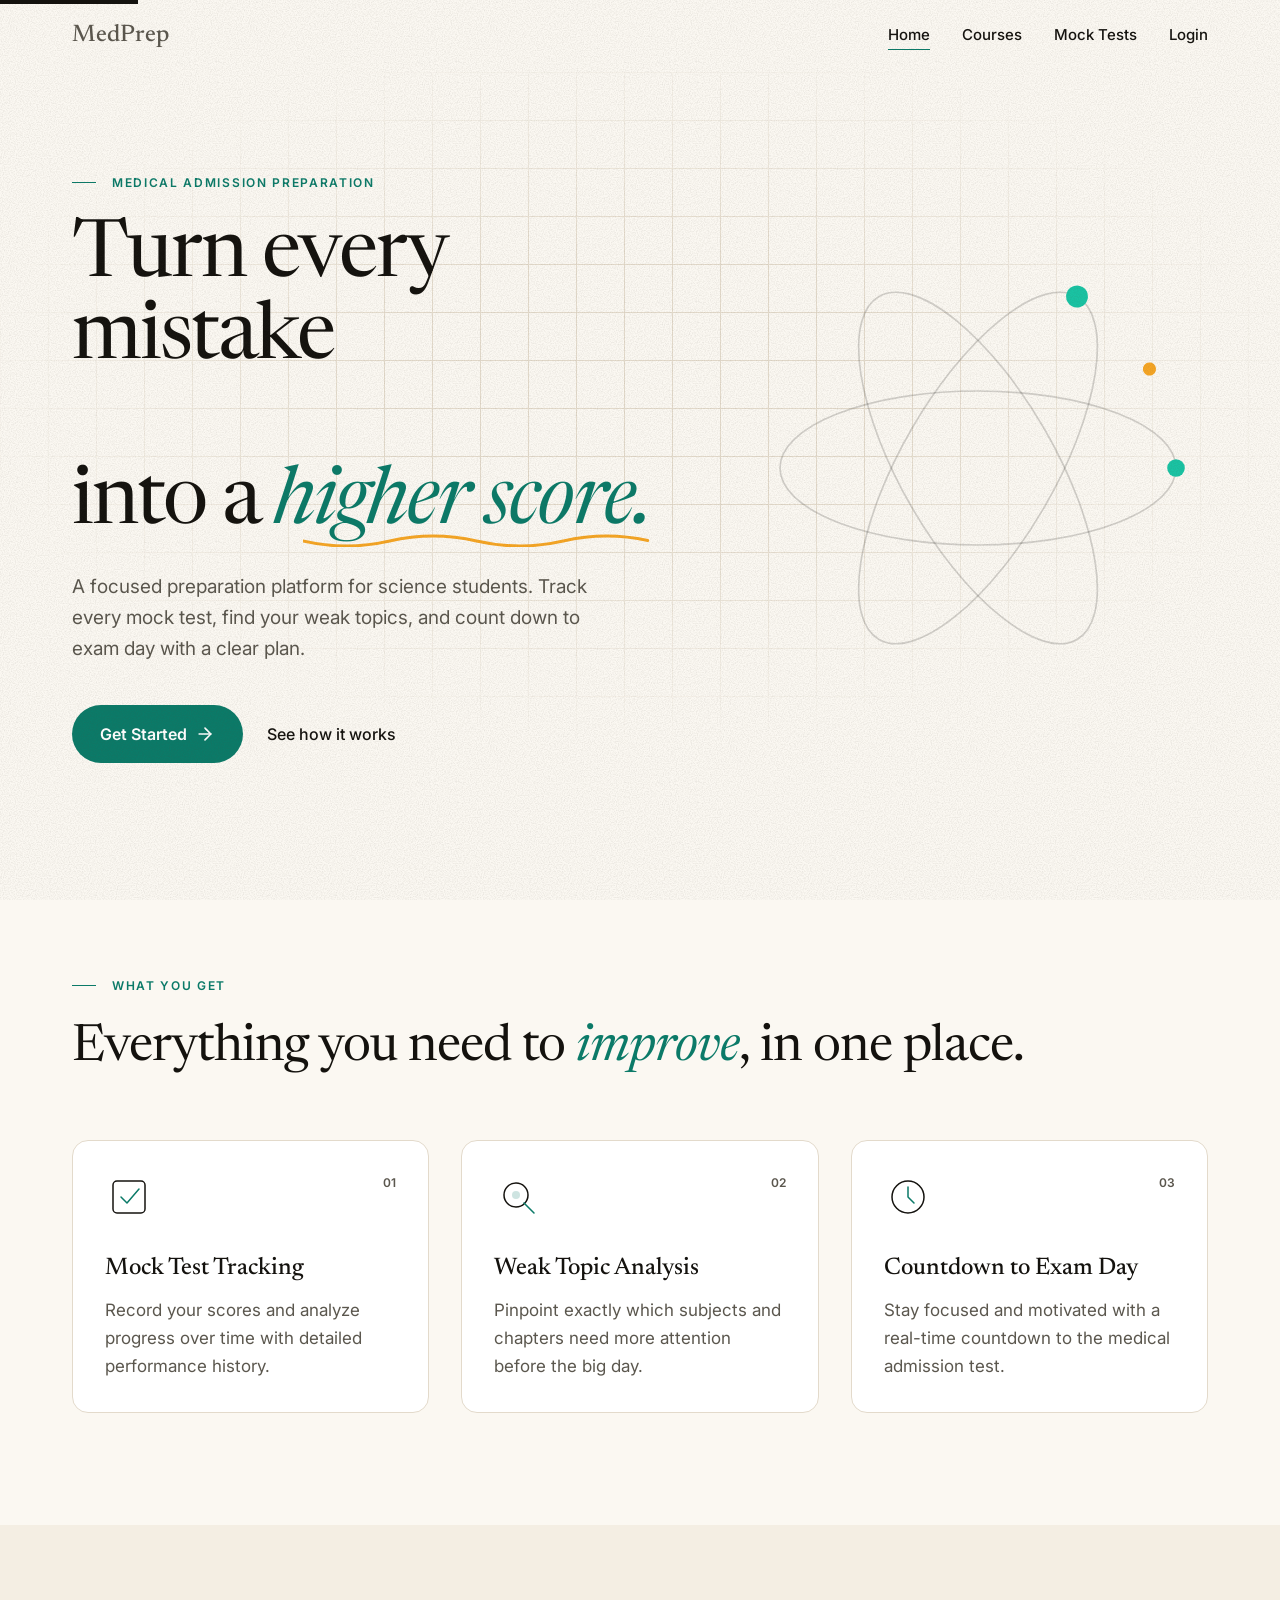
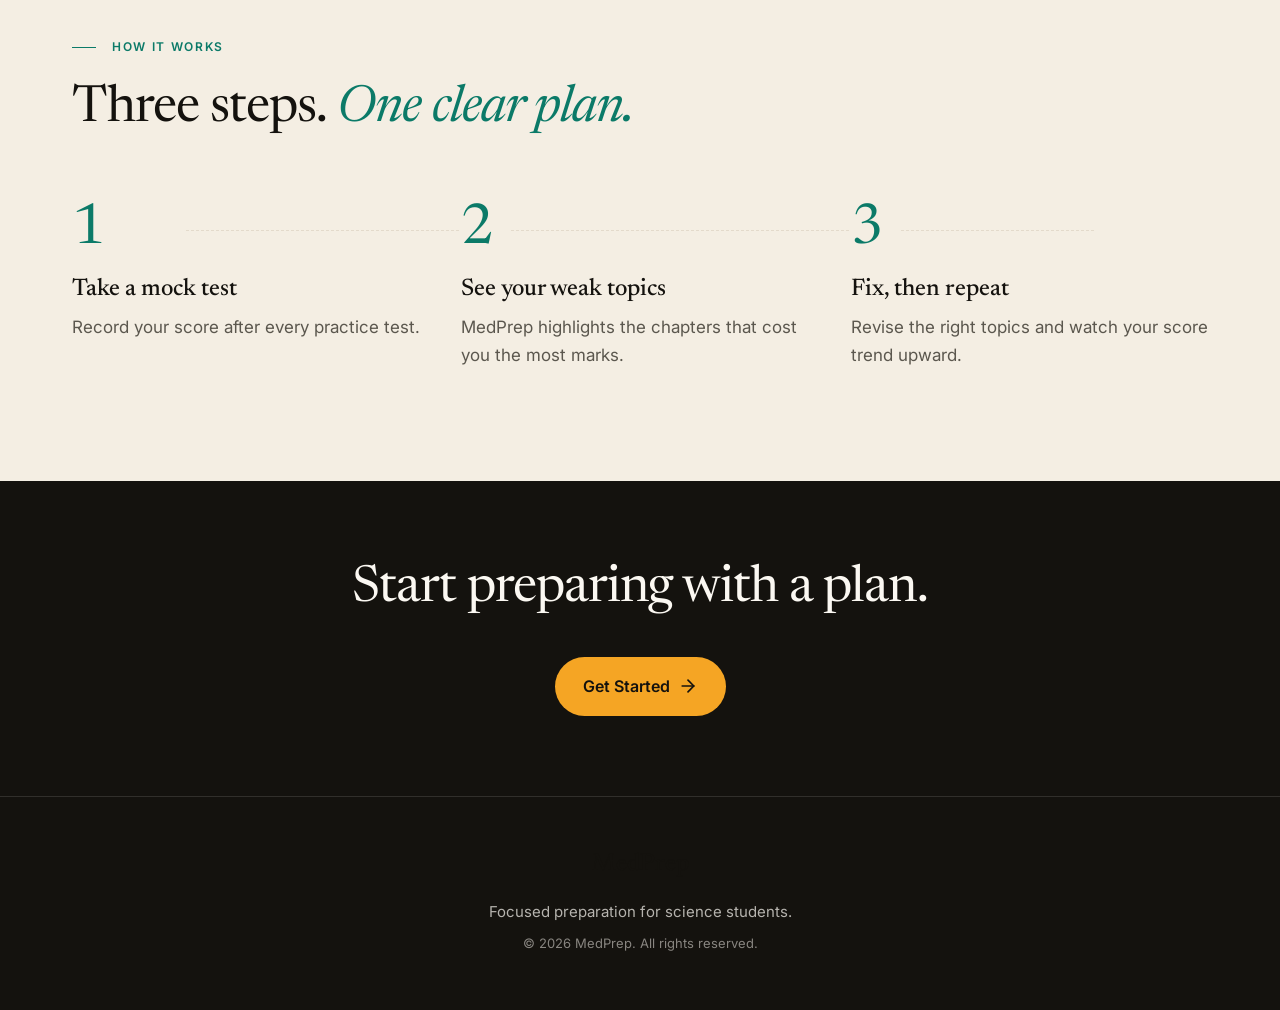
==== commit 5b4a0140: "Add courses.html with filtering and animated SVGs - Created `courses.html` following the design syst" ====
--- a/index.html
+++ b/index.html
@@ -20,7 +20,7 @@
   <!-- Header -->
   <header id="main-header">
     <div class="container header-inner">
-      <div class="wordmark">MedPrep</div>
+      <a href="index.html" class="wordmark" style="text-decoration: none; color: inherit;">MedPrep</a>
 
       <!-- Mobile menu toggle -->
       <button class="menu-toggle" aria-expanded="false" aria-controls="main-nav" aria-label="Toggle menu">
@@ -34,8 +34,8 @@
       <!-- Navigation -->
       <nav id="main-nav" aria-label="Main Navigation">
         <ul class="nav-links">
-          <li><a href="#">Home</a></li>
-          <li><a href="#">Courses</a></li>
+          <li><a href="index.html" aria-current="page">Home</a></li>
+          <li><a href="courses.html">Courses</a></li>
           <li><a href="#">Mock Tests</a></li>
           <li><a href="#">Login</a></li>
         </ul>
@@ -70,7 +70,7 @@
             A focused preparation platform for science students. Track every mock test, find your weak topics, and count down to exam day with a clear plan.
           </p>
           <div class="hero-actions hero-fade">
-            <a href="#" class="btn btn-primary">
+            <a href="courses.html" class="btn btn-primary">
               Get Started
               <svg xmlns="http://www.w3.org/2000/svg" width="20" height="20" viewBox="0 0 24 24" fill="none" stroke="currentColor" stroke-width="2" stroke-linecap="round" stroke-linejoin="round" aria-hidden="true">
                 <line x1="5" y1="12" x2="19" y2="12"></line>
@@ -192,7 +192,7 @@
     <section class="cta-band" aria-labelledby="cta-heading">
       <div class="container reveal">
         <h2 id="cta-heading">Start preparing with a plan.</h2>
-        <a href="#" class="btn btn-highlight">
+        <a href="courses.html" class="btn btn-highlight">
           Get Started
           <svg xmlns="http://www.w3.org/2000/svg" width="20" height="20" viewBox="0 0 24 24" fill="none" stroke="currentColor" stroke-width="2" stroke-linecap="round" stroke-linejoin="round" aria-hidden="true">
             <line x1="5" y1="12" x2="19" y2="12"></line>
@@ -206,7 +206,7 @@
   <!-- Footer -->
   <footer>
     <div class="container">
-      <div class="wordmark">MedPrep</div>
+      <div class="wordmark"><a href="index.html">MedPrep</a></div>
       <p>Focused preparation for science students.</p>
       <p class="copyright">© 2026 MedPrep. All rights reserved.</p>
     </div>
--- a/style.css
+++ b/style.css
@@ -10,6 +10,9 @@
   --accent-bright: #19C3A3 (decorative shapes only, never text)
   --highlight: #F5A524 (amber: underline stroke, small accents, button on dark background)
   --white: #FFFFFF (card backgrounds)
+  --tint-teal: #E3F3EE;
+  --tint-amber: #FCEFD6;
+  --tint-paper: #F4EEE3;
 */
 
 :root {
@@ -23,6 +26,9 @@
   --accent-bright: #19C3A3;
   --highlight: #F5A524;
   --white: #FFFFFF;
+  --tint-teal: #E3F3EE;
+  --tint-amber: #FCEFD6;
+  --tint-paper: #F4EEE3;
 }
 
 /* RESETS */
@@ -656,11 +662,13 @@
 }
 
 /* INITIAL STATES & REVEAL ANIMATIONS (ONLY WHEN JS IS ACTIVE) */
-html.js .hero .h1-line {
+html.js .hero .h1-line,
+html.js .page-hero .h1-line {
   transform: translateY(105%);
 }
 
-html.js .hero .hero-fade {
+html.js .hero .hero-fade,
+html.js .page-hero .hero-fade {
   opacity: 0;
   transform: translateY(24px);
 }
@@ -688,7 +696,7 @@
 
 /* PREFERS REDUCED MOTION */
 @media (prefers-reduced-motion: reduce) {
-  *, *::before, *::after, html.js .hero .h1-line, html.js .hero .hero-fade, html.js .reveal, html.js .reveal.is-revealed {
+  *, *::before, *::after, html.js .hero .h1-line, html.js .page-hero .h1-line, html.js .hero .hero-fade, html.js .page-hero .hero-fade, html.js .reveal, html.js .reveal.is-revealed {
     animation-duration: 0.01ms !important;
     animation-iteration-count: 1 !important;
     transition-duration: 0.01ms !important;
@@ -698,3 +706,392 @@
     stroke-dashoffset: 0 !important;
   }
 }
+
+/* ==========================================================================
+   COURSES PAGE STYLES
+   ========================================================================== */
+
+/* Active nav link */
+.nav-links a[aria-current="page"]::after {
+  width: 100%;
+}
+
+/* Page Intro (.page-hero) */
+.page-hero {
+  position: relative;
+  padding: 96px 0 48px;
+  overflow: hidden;
+}
+@media (max-width: 768px) {
+  .page-hero {
+    padding: 64px 0 32px;
+  }
+}
+.page-hero .hero-grid {
+  display: block; /* Override existing hero-grid if any */
+}
+.page-hero .hero-bg {
+  position: absolute;
+  top: 0;
+  left: 0;
+  width: 100%;
+  height: 100%;
+  background-image:
+    linear-gradient(to right, var(--line) 1px, transparent 1px),
+    linear-gradient(to bottom, var(--line) 1px, transparent 1px);
+  background-size: 40px 40px;
+  mask-image: linear-gradient(to bottom, rgba(0,0,0,0.4) 0%, transparent 80%);
+  -webkit-mask-image: linear-gradient(to bottom, rgba(0,0,0,0.4) 0%, transparent 80%);
+  z-index: -1;
+  pointer-events: none;
+}
+
+/* Featured Course */
+.featured-card {
+  display: flex;
+  flex-direction: column;
+  background-color: var(--white);
+  border: 1px solid var(--line);
+  border-radius: 20px;
+  overflow: hidden;
+  margin-top: 32px;
+}
+@media (min-width: 1024px) {
+  .featured-card {
+    flex-direction: row;
+  }
+  .featured-text, .featured-illustration {
+    flex: 1;
+  }
+}
+.featured-text {
+  padding: 32px;
+  display: flex;
+  flex-direction: column;
+  gap: 16px;
+}
+@media (min-width: 1024px) {
+  .featured-text {
+    padding: 48px;
+  }
+}
+.featured-pill {
+  display: inline-block;
+  align-self: flex-start;
+  background-color: var(--highlight);
+  color: var(--ink);
+  font-family: 'Inter', sans-serif;
+  font-weight: 600;
+  font-size: 12px;
+  text-transform: uppercase;
+  padding: 4px 12px;
+  border-radius: 999px;
+}
+.featured-text h2 {
+  margin: 0;
+}
+.featured-text p {
+  margin: 0;
+}
+.featured-checks {
+  list-style: none;
+  padding: 0;
+  margin: 0;
+  display: flex;
+  flex-direction: column;
+  gap: 12px;
+}
+.featured-checks li {
+  display: flex;
+  align-items: center;
+  gap: 8px;
+  font-family: 'Inter', sans-serif;
+  font-size: 15px;
+  color: var(--ink);
+}
+.featured-checks svg {
+  width: 20px;
+  height: 20px;
+  color: var(--accent);
+}
+.meta-row {
+  font-size: 14px;
+  color: var(--muted);
+}
+.featured-footer {
+  display: flex;
+  justify-content: space-between;
+  align-items: center;
+  margin-top: 16px;
+}
+.featured-footer .price {
+  font-family: 'Inter', sans-serif;
+  font-weight: 600;
+  font-size: 1.25rem;
+  color: var(--ink);
+}
+.featured-illustration {
+  display: flex;
+  align-items: center;
+  justify-content: center;
+  padding: 32px;
+}
+@media (max-width: 1023px) {
+  .featured-illustration {
+    order: -1;
+  }
+}
+.ill-featured {
+  width: 100%;
+  max-width: 320px;
+  height: auto;
+}
+
+/* Filter Row */
+.courses-list {
+  padding: 64px 0;
+  background-color: var(--ivory);
+}
+.filter-row {
+  display: flex;
+  align-items: center;
+  flex-wrap: wrap;
+  gap: 16px;
+  margin-bottom: 32px;
+}
+.filter-label {
+  font-family: 'Inter', sans-serif;
+  font-weight: 600;
+  font-size: 14px;
+  color: var(--ink);
+}
+.filter-chips {
+  display: flex;
+  gap: 8px;
+  overflow-x: auto;
+  scrollbar-width: none; /* Firefox */
+  -ms-overflow-style: none;  /* IE and Edge */
+}
+.filter-chips::-webkit-scrollbar {
+  display: none; /* Chrome, Safari, Opera */
+}
+.chip {
+  background: transparent;
+  border: 1px solid var(--line);
+  color: var(--ink);
+  font-family: 'Inter', sans-serif;
+  font-size: 14px;
+  font-weight: 500;
+  padding: 0 16px;
+  border-radius: 999px;
+  min-height: 44px;
+  cursor: pointer;
+  white-space: nowrap;
+  transition: all 0.2s ease;
+}
+.chip:hover {
+  border-color: var(--accent);
+}
+.chip[aria-pressed="true"] {
+  background-color: var(--ink);
+  color: var(--ivory);
+  border-color: var(--ink);
+}
+.chip:focus-visible {
+  outline: 2px solid var(--accent);
+  outline-offset: 3px;
+}
+.filter-count {
+  margin-left: auto;
+  font-size: 14px;
+  color: var(--muted);
+}
+@media (max-width: 640px) {
+  .filter-count {
+    width: 100%;
+    margin-left: 0;
+  }
+}
+
+/* Course Grid */
+.course-grid {
+  display: grid;
+  grid-template-columns: 1fr;
+  gap: 24px;
+}
+@media (min-width: 640px) {
+  .course-grid {
+    grid-template-columns: repeat(2, 1fr);
+  }
+}
+@media (min-width: 1024px) {
+  .course-grid {
+    grid-template-columns: repeat(3, 1fr);
+  }
+}
+
+/* Course Card */
+.course-card {
+  position: relative;
+  background-color: var(--white);
+  border: 1px solid var(--line);
+  border-radius: 16px;
+  overflow: hidden;
+  display: flex;
+  flex-direction: column;
+  transition: transform 0.3s ease, box-shadow 0.3s ease;
+}
+.course-card:focus-within {
+  outline: 2px solid var(--accent);
+  outline-offset: 3px;
+}
+.card-thumb {
+  aspect-ratio: 4/3;
+  display: flex;
+  align-items: center;
+  justify-content: center;
+  position: relative;
+}
+.card-thumb svg {
+  width: 60%;
+  height: 60%;
+}
+.card-content {
+  padding: 24px;
+  display: flex;
+  flex-direction: column;
+  flex-grow: 1;
+}
+.card-pill {
+  align-self: flex-start;
+  font-family: 'Inter', sans-serif;
+  font-weight: 600;
+  font-size: 12px;
+  color: var(--ink);
+  border: 1px solid var(--line);
+  border-radius: 999px;
+  padding: 4px 12px;
+  margin-bottom: 12px;
+}
+.card-title {
+  font-family: 'Newsreader', serif;
+  font-weight: 500;
+  font-size: 1.375rem;
+  color: var(--ink);
+  margin: 0 0 8px 0;
+  line-height: 1.2;
+}
+.card-title a {
+  text-decoration: none;
+  color: inherit;
+}
+.card-title a::after {
+  content: "";
+  position: absolute;
+  top: 0;
+  left: 0;
+  right: 0;
+  bottom: 0;
+  z-index: 1;
+}
+.card-title a:focus {
+  outline: none; /* Focus handled by card focus-within */
+}
+.card-desc {
+  font-size: 15px;
+  color: var(--muted);
+  margin: 0 0 16px 0;
+  line-height: 1.4;
+  flex-grow: 1;
+}
+.card-meta {
+  display: flex;
+  gap: 16px;
+  margin-bottom: 16px;
+}
+.meta-item {
+  display: flex;
+  align-items: center;
+  gap: 6px;
+  font-size: 13px;
+  color: var(--muted);
+}
+.meta-item svg {
+  color: var(--muted);
+}
+.card-footer {
+  display: flex;
+  justify-content: space-between;
+  align-items: center;
+  margin-top: auto;
+  border-top: 1px solid var(--line);
+  padding-top: 16px;
+}
+.card-footer .price {
+  font-family: 'Inter', sans-serif;
+  font-weight: 600;
+  font-size: 1rem;
+  color: var(--ink);
+}
+.card-footer .price-pill {
+  font-family: 'Inter', sans-serif;
+  font-weight: 600;
+  font-size: 13px;
+  color: var(--ink);
+  background-color: var(--highlight);
+  padding: 4px 10px;
+  border-radius: 999px;
+}
+.card-footer .view-link {
+  display: flex;
+  align-items: center;
+  gap: 4px;
+  font-family: 'Inter', sans-serif;
+  font-weight: 500;
+  font-size: 14px;
+  color: var(--accent);
+}
+
+/* SVG Animations */
+@keyframes drift {
+  0% { transform: translate(0, 0); }
+  100% { transform: translate(4px, 4px); }
+}
+.anim-drift {
+  animation: drift 6s ease-in-out alternate infinite;
+}
+
+@keyframes float {
+  0% { transform: translateY(-3px); }
+  100% { transform: translateY(3px); }
+}
+.anim-float {
+  animation: float 5s ease-in-out alternate infinite;
+}
+
+@keyframes drawECG {
+  from { stroke-dashoffset: 400; }
+  to { stroke-dashoffset: 0; }
+}
+.anim-ecg {
+  stroke-dasharray: 400;
+  stroke-dashoffset: 400;
+  animation: drawECG 3s linear infinite;
+}
+
+@keyframes rotateSun {
+  from { transform: rotate(0deg); }
+  to { transform: rotate(360deg); }
+}
+.anim-sun {
+  transform-origin: 260px 50px;
+  animation: rotateSun 30s linear infinite;
+}
+
+@keyframes bob {
+  0% { transform: translateY(-1.5px); }
+  100% { transform: translateY(1.5px); }
+}
+.anim-bob {
+  animation: bob 4s ease-in-out alternate infinite;
+}
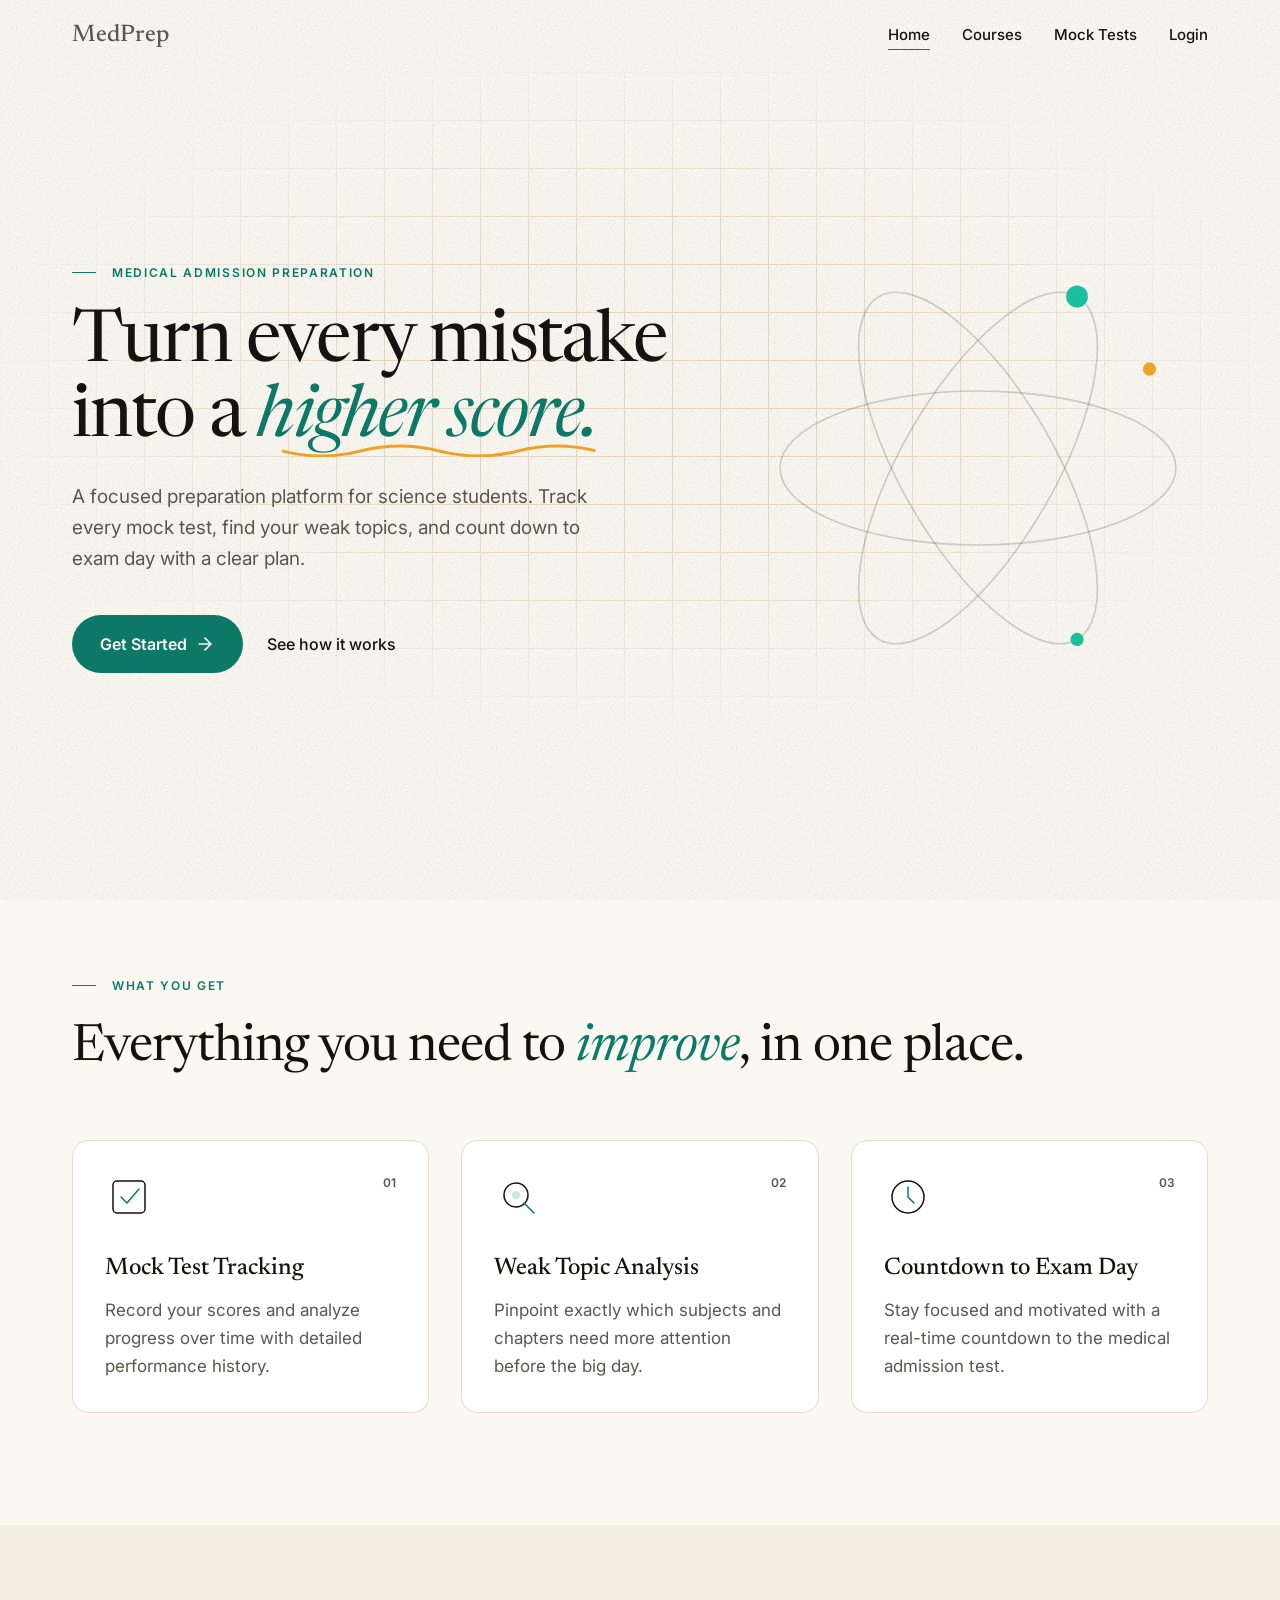
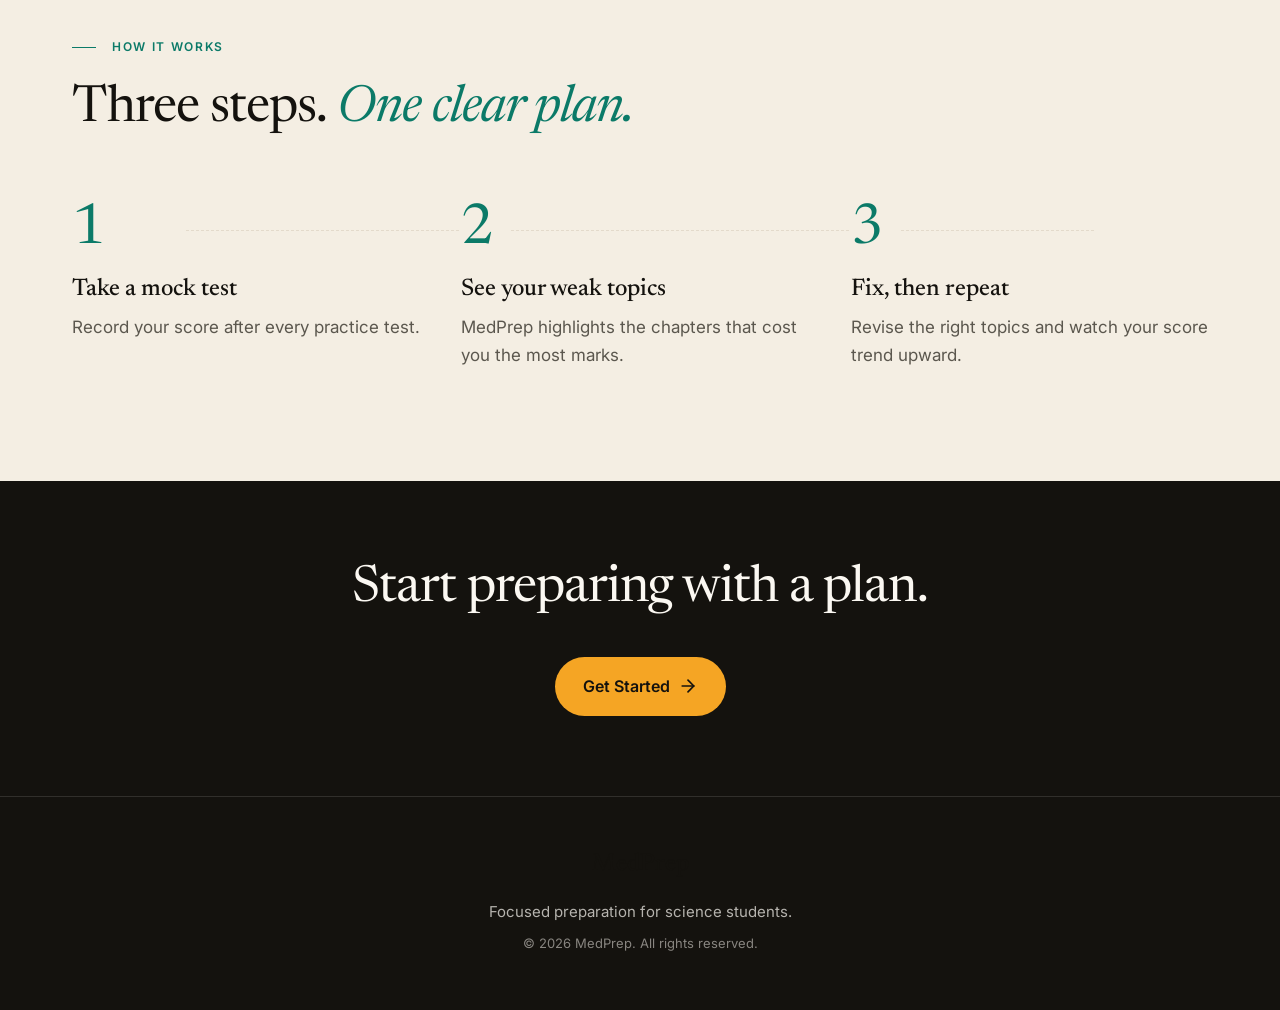
==== commit c168350e: "Fix MedPrep layout, typography, SVG artifacts, and filter animations - Removed <br> from h1 in index" ====
--- a/index.html
+++ b/index.html
@@ -55,7 +55,7 @@
         <div class="hero-content">
           <div class="eyebrow hero-fade">Medical admission preparation</div>
           <h1 id="hero-heading">
-            <span class="h1-line-wrapper"><span class="h1-line">Turn every mistake</span></span><br>
+            <span class="h1-line-wrapper"><span class="h1-line">Turn every mistake</span></span>
             <span class="h1-line-wrapper">
               <span class="h1-line" style="position: relative;">
                 into a <em>higher score.</em>
@@ -90,7 +90,7 @@
             <ellipse cx="200" cy="200" rx="180" ry="70" fill="none" stroke="var(--ink)" stroke-width="1.5" stroke-opacity="0.18" transform="rotate(120 200 200)" />
             <!-- Dots -->
             <!-- Orbit 1 dot -->
-            <circle cx="380" cy="200" r="8" fill="var(--accent-bright)" />
+            <circle cx="380" cy="200" r="6" fill="var(--accent-bright)" transform="rotate(60 200 200)" />
             <!-- Orbit 2 dot -->
             <circle cx="200" cy="20" r="6" fill="var(--highlight)" transform="rotate(60 200 200)" />
             <!-- Orbit 3 dot -->
--- a/style.css
+++ b/style.css
@@ -85,7 +85,7 @@
 
 @media (min-width: 768px) {
   h1 {
-    font-size: clamp(2.75rem, 6.2vw, 5.25rem);
+    font-size: clamp(2.75rem, 6.2vw, 4.5rem);
   }
 }
 
@@ -171,7 +171,7 @@
 /* SKIP LINK */
 .skip-link {
   position: absolute;
-  top: -40px;
+  top: -100px;
   left: 0;
   background: var(--ink);
   color: var(--ivory);
@@ -358,10 +358,16 @@
     display: flex;
     align-items: center;
     justify-content: center;
+    margin-left: auto;
   }
 }
 
 /* HERO */
+.hero > .container,
+.page-hero > .container {
+  width: 100%;
+}
+
 .hero {
   min-height: 88vh;
   display: flex;
@@ -419,6 +425,10 @@
 
 .wavy-path {
   stroke-dasharray: 400;
+  stroke-dashoffset: 0;
+}
+
+html.js .wavy-path {
   stroke-dashoffset: 400;
 }
 
@@ -719,12 +729,13 @@
 /* Page Intro (.page-hero) */
 .page-hero {
   position: relative;
-  padding: 96px 0 48px;
+  padding: 72px 0 32px;
   overflow: hidden;
+  min-height: 0;
 }
 @media (max-width: 768px) {
   .page-hero {
-    padding: 64px 0 32px;
+    padding: 56px 0 24px;
   }
 }
 .page-hero .hero-grid {
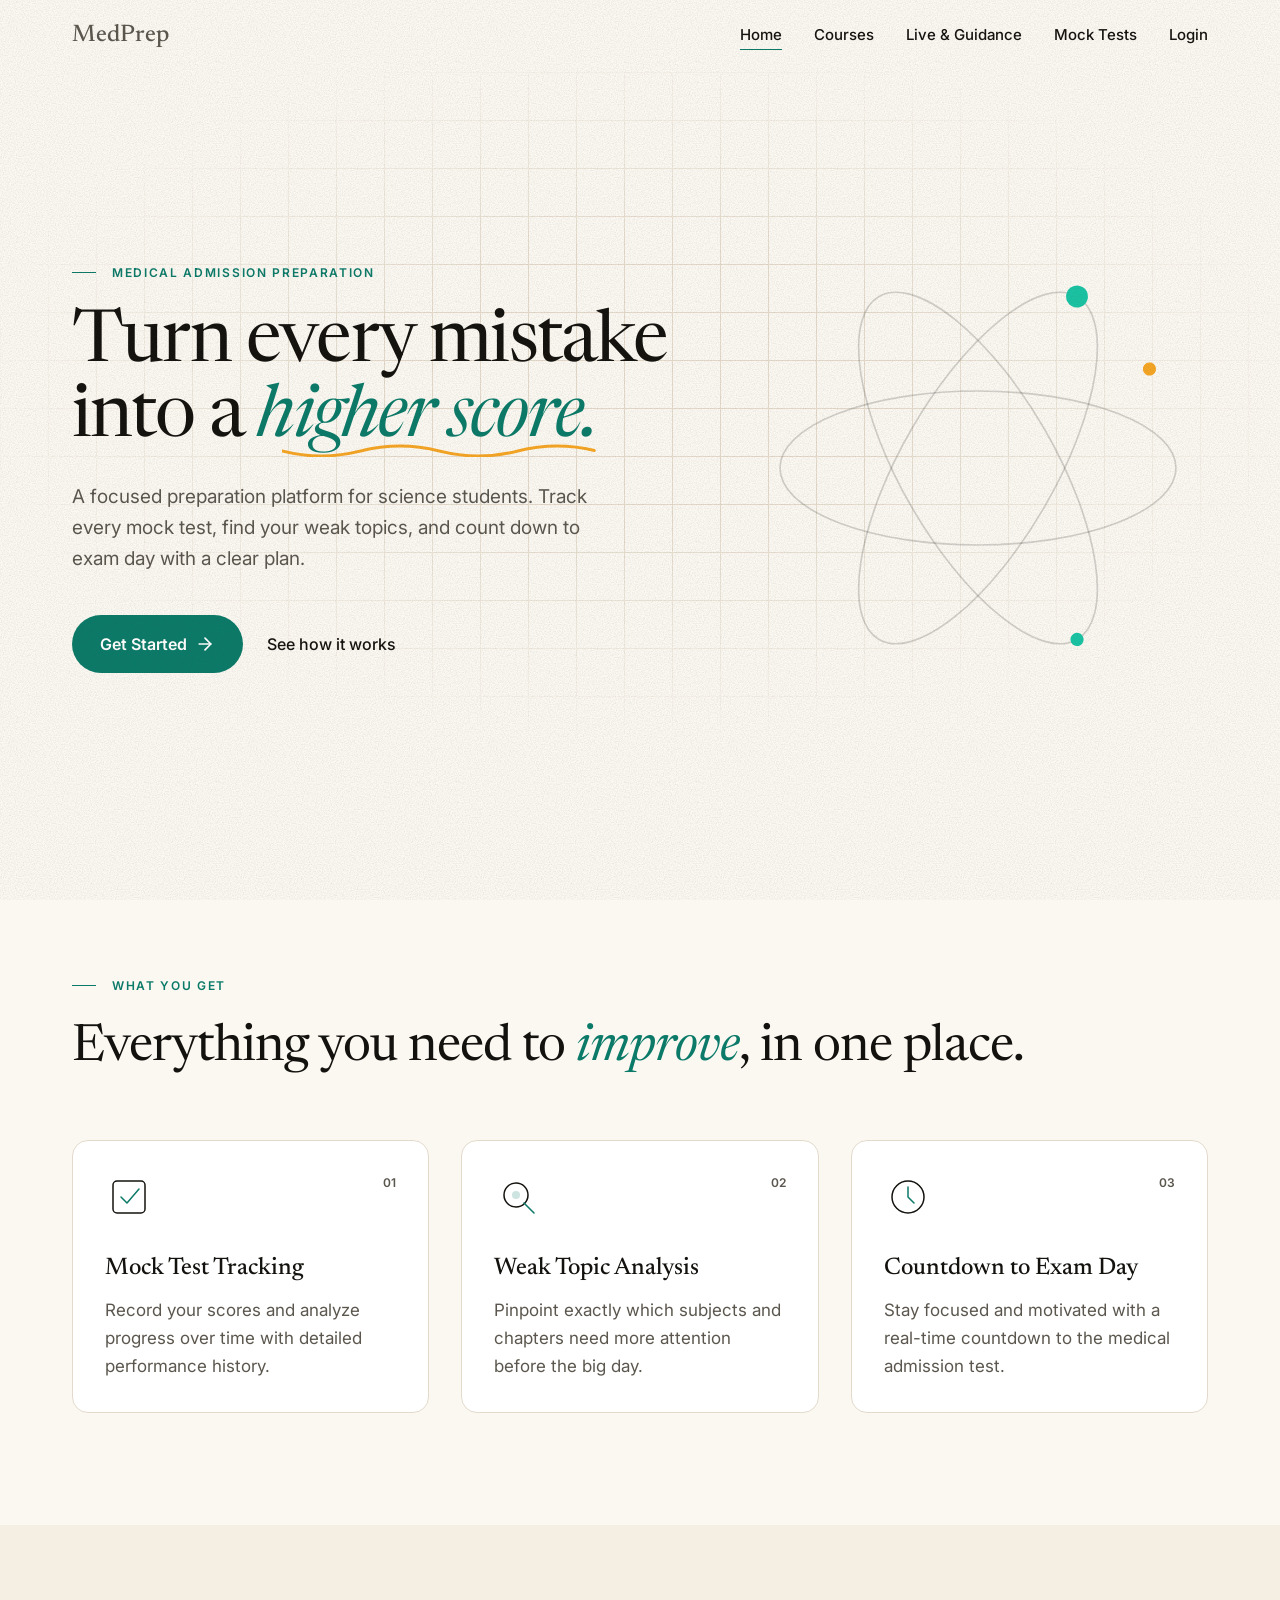
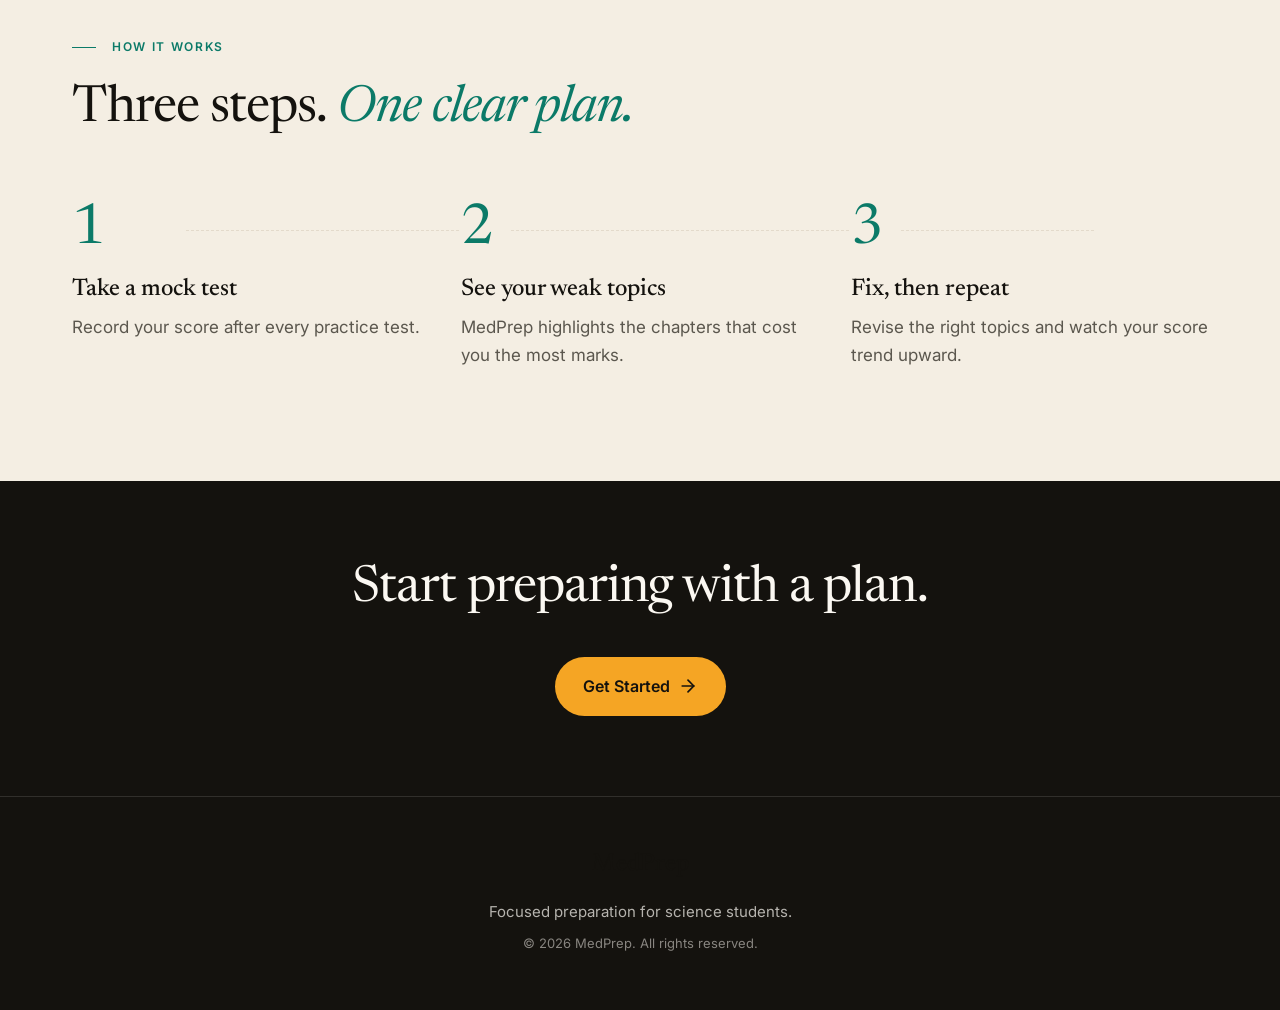
==== commit 55649367: "feat: add Live & Guidance page - Created live.html following exact design system specs and layout gu" ====
--- a/index.html
+++ b/index.html
@@ -36,6 +36,7 @@
         <ul class="nav-links">
           <li><a href="index.html" aria-current="page">Home</a></li>
           <li><a href="courses.html">Courses</a></li>
+          <li><a href="live.html">Live & Guidance</a></li>
           <li><a href="#">Mock Tests</a></li>
           <li><a href="#">Login</a></li>
         </ul>
--- a/style.css
+++ b/style.css
@@ -1106,3 +1106,485 @@
 .anim-bob {
   animation: bob 4s ease-in-out alternate infinite;
 }
+
+/* ==========================================================================
+   LIVE PAGE SPECIFIC STYLES
+   ========================================================================== */
+
+.live-hero {
+  padding-top: 72px;
+  padding-bottom: 32px;
+  min-height: auto;
+}
+
+@media (max-width: 768px) {
+  .live-hero {
+    padding-top: 56px;
+    padding-bottom: 24px;
+  }
+}
+
+/* Next Live Card */
+.next-live-card {
+  background: var(--white);
+  border: 1px solid var(--line);
+  border-radius: 20px;
+  display: flex;
+  flex-direction: column;
+  overflow: hidden;
+}
+
+@media (min-width: 769px) {
+  .next-live-card {
+    flex-direction: row;
+  }
+}
+
+.next-live-info {
+  padding: 32px;
+  flex: 1;
+}
+
+.next-live-info .amber-pill {
+  background-color: var(--tint-amber);
+  color: var(--ink);
+  font-size: 0.875rem;
+  font-weight: 500;
+  display: inline-flex;
+  align-items: center;
+  gap: 8px;
+  padding: 4px 12px;
+  border-radius: 9999px;
+  margin-bottom: 16px;
+}
+
+.pulsing-dot {
+  width: 8px;
+  height: 8px;
+  background-color: var(--highlight);
+  border-radius: 50%;
+  display: block;
+}
+
+@media (prefers-reduced-motion: no-preference) {
+  .pulsing-dot {
+    animation: pulse-dot 2s infinite;
+  }
+}
+
+@keyframes pulse-dot {
+  0% { transform: scale(0.95); box-shadow: 0 0 0 0 rgba(245, 165, 36, 0.7); }
+  70% { transform: scale(1); box-shadow: 0 0 0 6px rgba(245, 165, 36, 0); }
+  100% { transform: scale(0.95); box-shadow: 0 0 0 0 rgba(245, 165, 36, 0); }
+}
+
+.next-live-info h2 {
+  font-family: 'Newsreader', serif;
+  font-size: 2rem;
+  margin-bottom: 8px;
+}
+
+.next-live-info p {
+  color: var(--muted);
+  margin-bottom: 16px;
+}
+
+.next-live-info .pill-group {
+  margin-bottom: 16px;
+}
+
+.next-live-info .meta-row {
+  font-size: 0.875rem;
+  font-weight: 500;
+  color: var(--ink);
+  margin-bottom: 24px;
+}
+
+.next-live-info .actions {
+  display: flex;
+  flex-direction: column;
+  gap: 16px;
+  align-items: flex-start;
+}
+
+@media (min-width: 640px) {
+  .next-live-info .actions {
+    flex-direction: row;
+    align-items: center;
+  }
+}
+
+.primary-action {
+  display: flex;
+  flex-direction: column;
+  gap: 4px;
+}
+
+.small-note {
+  font-size: 0.75rem;
+  color: var(--muted);
+}
+
+.next-live-countdown {
+  background-color: var(--tint-teal);
+  padding: 32px;
+  display: flex;
+  align-items: center;
+  justify-content: center;
+  flex-direction: column;
+}
+
+@media (min-width: 769px) {
+  .next-live-countdown {
+    width: 400px;
+    flex-shrink: 0;
+  }
+}
+
+.countdown-boxes {
+  display: flex;
+  gap: 12px;
+}
+
+@media (max-width: 320px) {
+  .countdown-boxes {
+    gap: 4px;
+  }
+}
+
+.countdown-box {
+  background: var(--white);
+  border: 1px solid var(--line);
+  border-radius: 12px;
+  width: 64px;
+  height: 72px;
+  display: flex;
+  flex-direction: column;
+  align-items: center;
+  justify-content: center;
+  overflow: hidden;
+}
+
+@media (max-width: 320px) {
+  .countdown-box {
+    width: 56px;
+    height: 64px;
+  }
+}
+
+.countdown-val {
+  font-family: 'Newsreader', serif;
+  font-size: clamp(1.75rem, 6vw, 3rem);
+  font-weight: 400;
+  line-height: 1;
+  display: inline-block;
+}
+
+.countdown-label {
+  font-size: 0.625rem;
+  text-transform: uppercase;
+  color: var(--muted);
+  letter-spacing: 0.05em;
+  margin-top: 4px;
+}
+
+
+/* Content Library Grids */
+.library-section {
+  margin-top: 48px;
+}
+
+.library-section .section-header {
+  margin-bottom: 32px;
+}
+
+.library-section .section-header h2 {
+  font-family: 'Newsreader', serif;
+  font-size: 2rem;
+  margin-top: 8px;
+}
+
+.cards-grid {
+  display: grid;
+  grid-template-columns: 1fr;
+  gap: 24px;
+}
+
+@media (min-width: 640px) {
+  .cards-grid {
+    grid-template-columns: repeat(2, 1fr);
+  }
+}
+
+@media (min-width: 1024px) {
+  .cards-grid {
+    grid-template-columns: repeat(3, 1fr);
+  }
+}
+
+/* Recording Cards */
+.recording-card {
+  display: flex;
+  flex-direction: column;
+  background: var(--white);
+  border: 1px solid var(--line);
+  border-radius: 16px;
+  overflow: hidden;
+  text-decoration: none;
+  color: inherit;
+  transition: transform 0.2s ease, border-color 0.2s ease, box-shadow 0.2s ease;
+  position: relative;
+}
+
+.recording-card:hover {
+  transform: translateY(-4px);
+  border-color: var(--accent);
+  box-shadow: 0 12px 24px rgba(20, 18, 14, 0.05);
+}
+
+.thumbnail-panel {
+  aspect-ratio: 16/9;
+  display: flex;
+  align-items: center;
+  justify-content: center;
+  position: relative;
+  background-color: var(--tint-teal); /* Fallback */
+}
+
+.thumbnail-panel.bg-tint-teal { background-color: var(--tint-teal); }
+.thumbnail-panel.bg-tint-amber { background-color: var(--tint-amber); }
+.thumbnail-panel.bg-tint-paper { background-color: var(--tint-paper); }
+
+.play-btn {
+  transition: transform 0.2s ease;
+}
+
+.recording-card:hover .play-btn {
+  transform: scale(1.08);
+}
+
+.duration-pill {
+  position: absolute;
+  bottom: 12px;
+  right: 12px;
+  background: rgba(20, 18, 14, 0.8);
+  color: var(--white);
+  font-size: 0.75rem;
+  padding: 4px 8px;
+  border-radius: 6px;
+  font-weight: 500;
+}
+
+.card-content {
+  padding: 24px;
+  display: flex;
+  flex-direction: column;
+  flex: 1;
+}
+
+.card-content h3 {
+  font-family: 'Newsreader', serif;
+  font-size: 1.25rem;
+  margin: 12px 0 8px;
+  font-weight: 500;
+}
+
+.muted-line {
+  color: var(--muted);
+  font-size: 0.875rem;
+  margin-bottom: auto;
+}
+
+.card-footer {
+  margin-top: 16px;
+  display: flex;
+  justify-content: space-between;
+  align-items: center;
+  font-size: 0.875rem;
+}
+
+.card-footer .date, .card-footer .read-time {
+  color: var(--muted);
+}
+
+.card-footer .action-link {
+  color: var(--accent);
+  font-weight: 500;
+}
+
+/* Stretched Link Pattern */
+.recording-card::before, .guide-card::before {
+  content: '';
+  position: absolute;
+  top: 0; left: 0; right: 0; bottom: 0;
+  z-index: 1;
+}
+
+/* Guide Cards */
+.guide-card {
+  display: flex;
+  flex-direction: column;
+  background: var(--white);
+  border: 1px solid var(--line);
+  border-radius: 16px;
+  padding: 28px;
+  text-decoration: none;
+  color: inherit;
+  transition: transform 0.2s ease, border-color 0.2s ease, box-shadow 0.2s ease;
+  position: relative;
+}
+
+.guide-card:hover {
+  transform: translateY(-4px);
+  border-color: var(--accent);
+  box-shadow: 0 12px 24px rgba(20, 18, 14, 0.05);
+}
+
+.guide-header {
+  display: flex;
+  justify-content: space-between;
+  align-items: flex-start;
+  margin-bottom: 20px;
+}
+
+.guide-icon {
+  color: var(--accent);
+}
+
+.guide-card h3 {
+  font-family: 'Newsreader', serif;
+  font-size: 1.375rem;
+  font-weight: 500;
+  margin-bottom: 8px;
+}
+
+.guide-card .card-footer {
+  margin-top: auto;
+  padding-top: 20px;
+}
+
+/* Ask a Question Form */
+.ask-grid {
+  display: grid;
+  grid-template-columns: 1fr;
+  gap: 48px;
+}
+
+@media (min-width: 769px) {
+  .ask-grid {
+    grid-template-columns: 1fr 1fr;
+  }
+}
+
+.ask-info h2 {
+  font-family: 'Newsreader', serif;
+  font-size: 2.5rem;
+  margin: 16px 0;
+}
+
+.ask-info p {
+  color: var(--muted);
+  margin-bottom: 16px;
+  max-width: 400px;
+}
+
+.ask-form-container {
+  background: var(--white);
+  padding: 32px;
+  border-radius: 16px;
+  border: 1px solid var(--line);
+}
+
+.form-group {
+  margin-bottom: 20px;
+}
+
+.form-group label {
+  display: block;
+  font-weight: 500;
+  margin-bottom: 8px;
+  font-size: 0.875rem;
+}
+
+.req {
+  color: var(--accent);
+}
+
+.form-control {
+  width: 100%;
+  min-height: 44px;
+  border: 1px solid var(--line);
+  border-radius: 12px;
+  padding: 10px 14px;
+  font-family: inherit;
+  font-size: 1rem;
+  background-color: var(--ivory);
+  transition: border-color 0.2s, box-shadow 0.2s;
+}
+
+.form-control:focus {
+  outline: none;
+  border-color: var(--accent);
+  box-shadow: 0 0 0 2px var(--accent);
+}
+
+textarea.form-control {
+  resize: vertical;
+  min-height: 120px;
+}
+
+.form-meta {
+  display: flex;
+  justify-content: flex-end;
+  margin-top: 4px;
+}
+
+.char-count {
+  font-size: 0.75rem;
+  color: var(--muted);
+}
+
+.checkbox-group {
+  display: flex;
+  align-items: flex-start;
+  gap: 12px;
+}
+
+.checkbox-group input[type="checkbox"] {
+  width: 20px;
+  height: 20px;
+  margin-top: 2px;
+  accent-color: var(--accent);
+}
+
+.checkbox-group label {
+  margin-bottom: 0;
+  font-weight: 400;
+  color: var(--muted);
+}
+
+.inline-error {
+  color: #D32F2F; /* A standard accessible red for error text */
+  font-size: 0.75rem;
+  display: block;
+  margin-top: 4px;
+}
+
+.form-control[aria-invalid="true"] {
+  border-color: #D32F2F;
+}
+
+.form-control[aria-invalid="true"]:focus {
+  box-shadow: 0 0 0 2px #D32F2F;
+}
+
+
+.btn-outline {
+  background-color: transparent;
+  color: var(--ink);
+  border: 1px solid var(--line);
+}
+
+.btn-outline:hover {
+  background-color: rgba(20, 18, 14, 0.05);
+}
